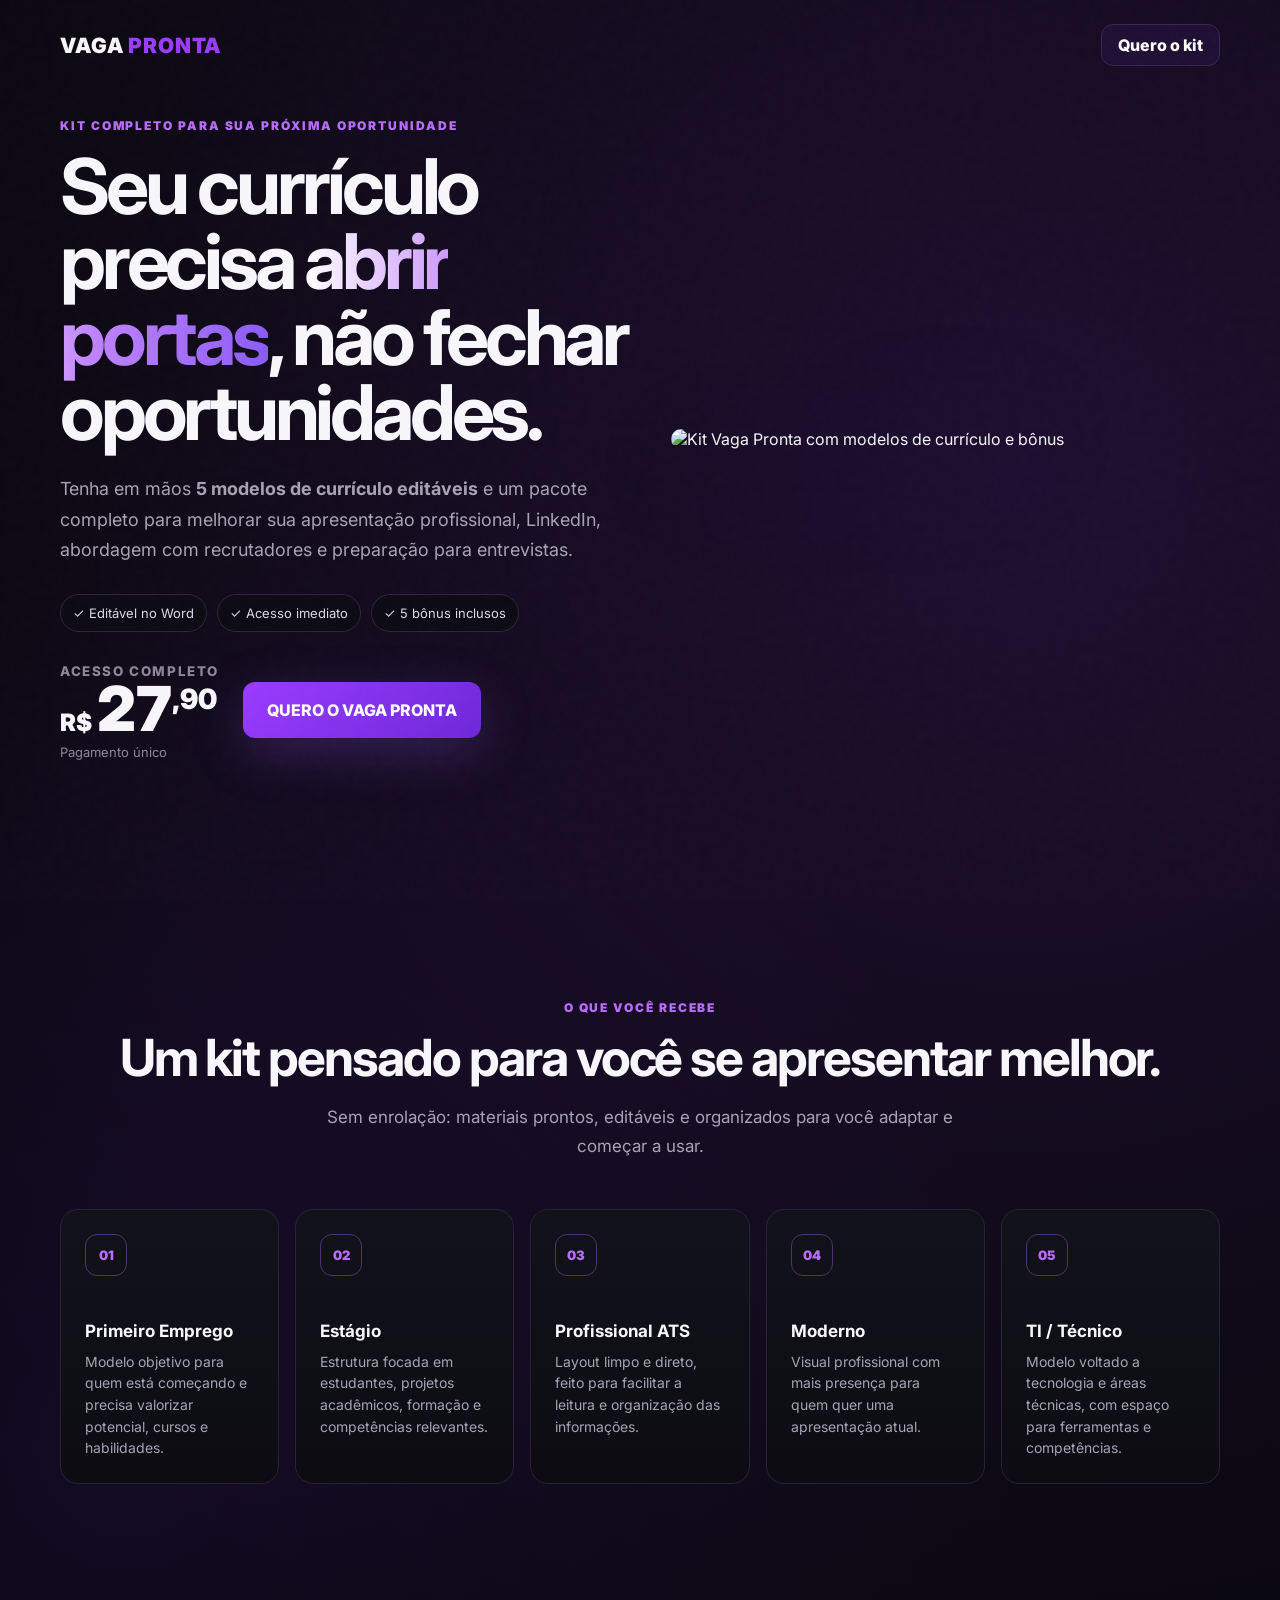
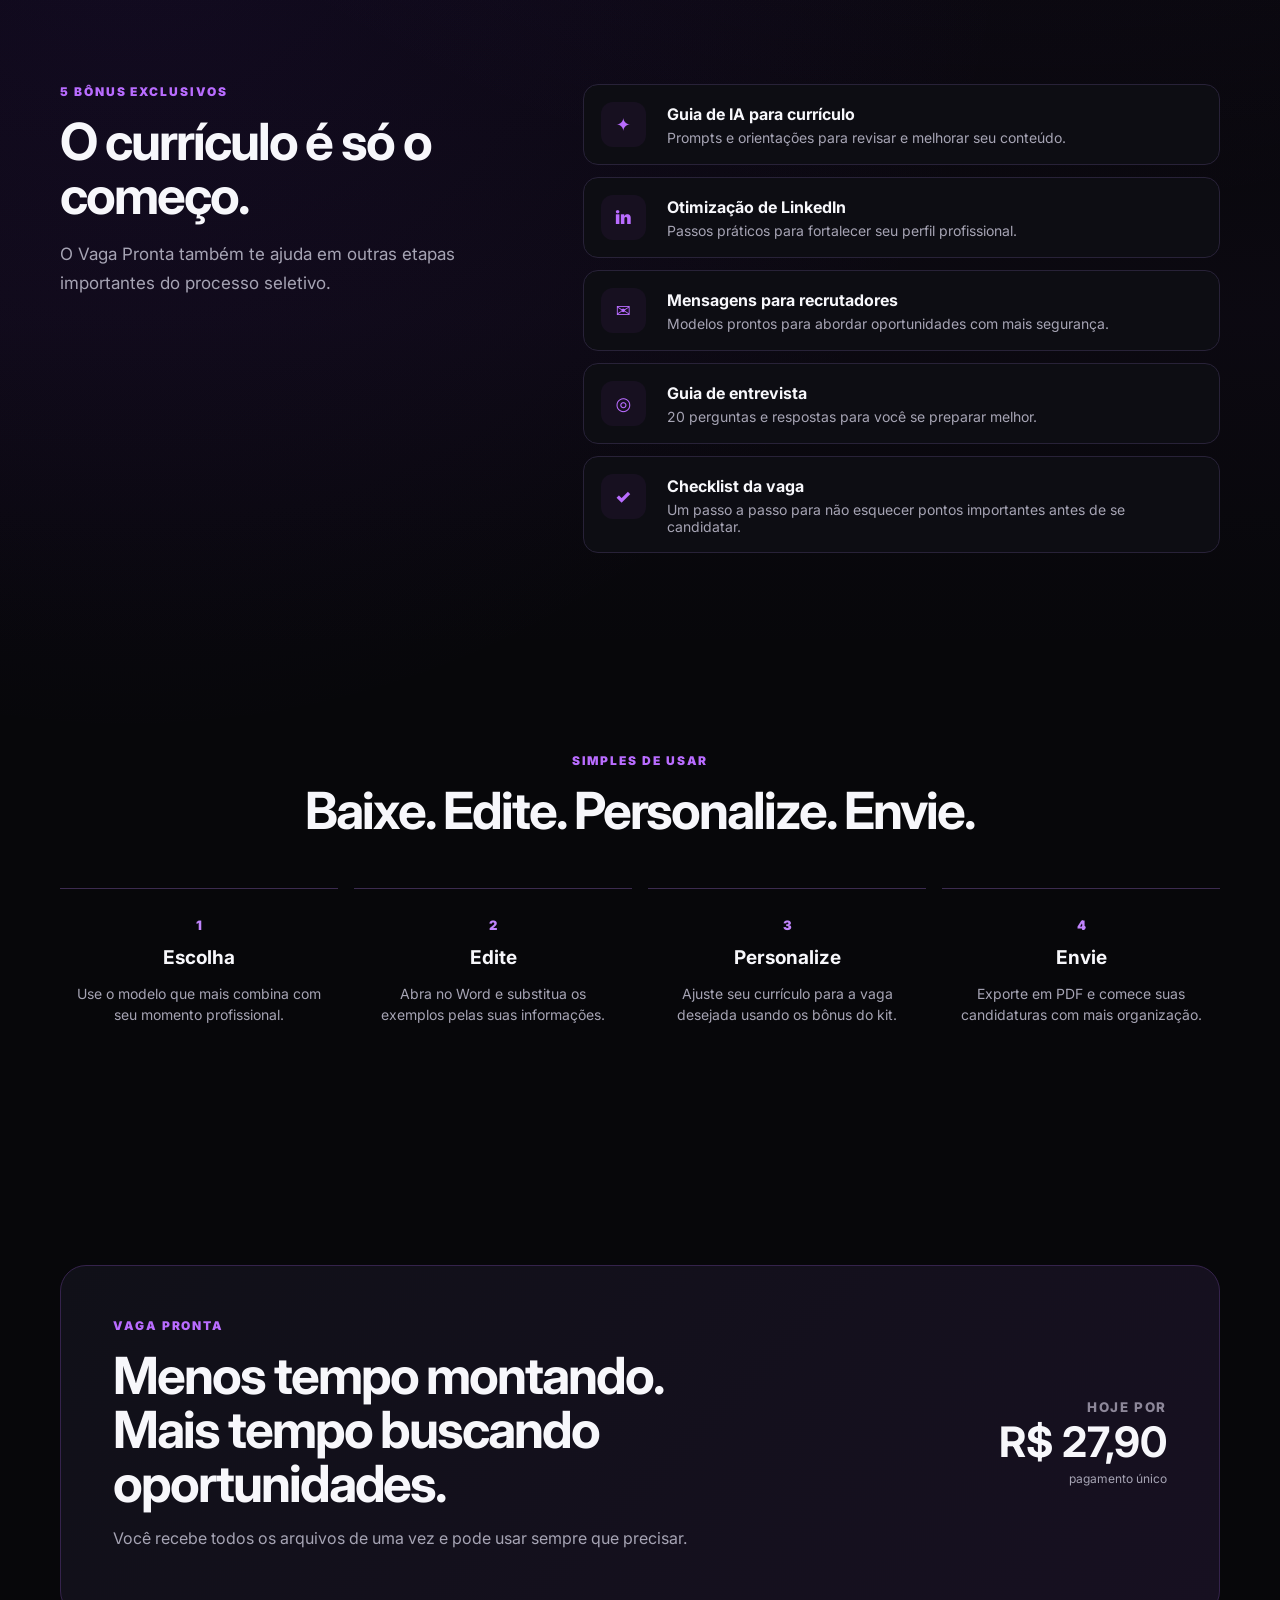
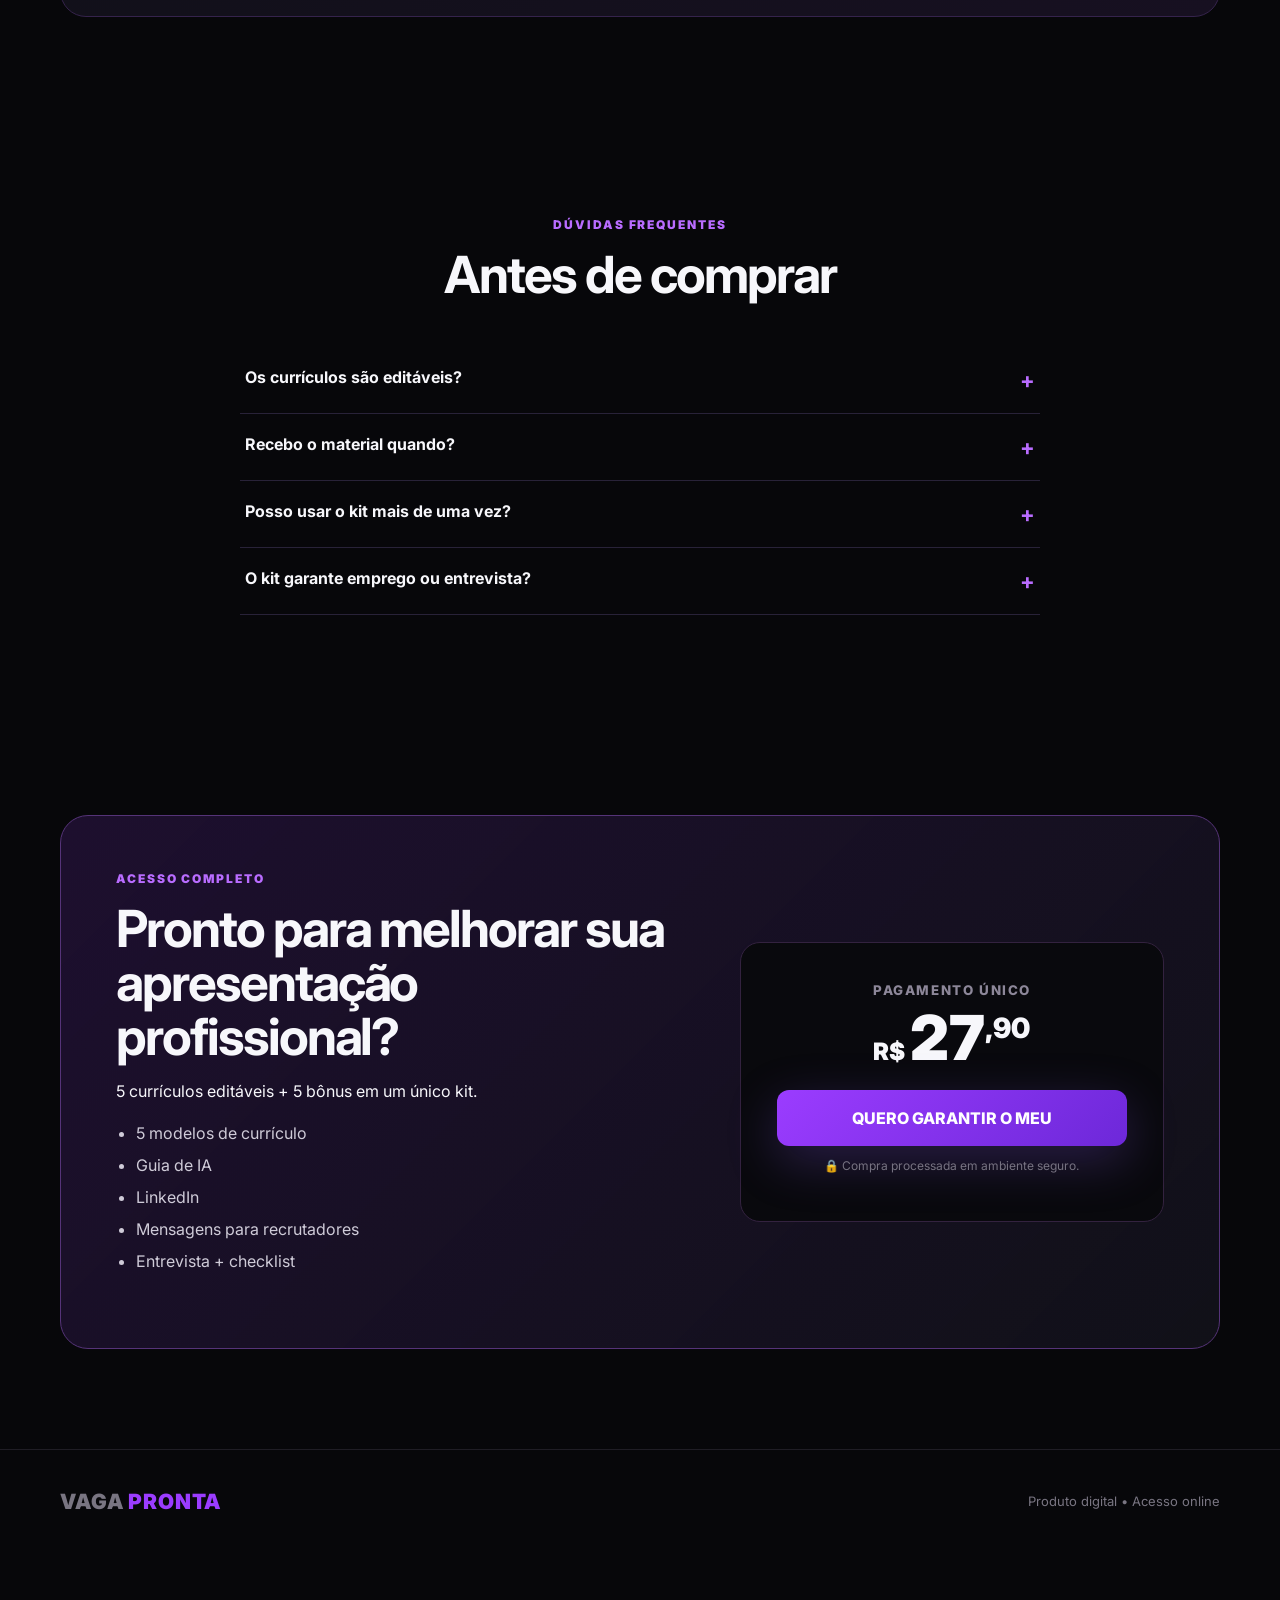
==== index.html @ b420070e "Add files via upload" ====
<!DOCTYPE html>
<html lang="pt-BR">
<head>
  <meta charset="UTF-8" />
  <meta name="viewport" content="width=device-width, initial-scale=1.0" />
  <meta name="description" content="Vaga Pronta: 5 modelos de currículo editáveis + 5 bônus para LinkedIn, entrevistas, recrutadores e IA." />
  <title>Vaga Pronta — Kit Completo</title>
  <link rel="preconnect" href="https://fonts.googleapis.com">
  <link rel="preconnect" href="https://fonts.gstatic.com" crossorigin>
  <link href="https://fonts.googleapis.com/css2?family=Inter:wght@400;500;600;700;800;900&display=swap" rel="stylesheet">
  <link rel="stylesheet" href="style.css" />
</head>
<body>
  <div class="noise"></div>

  <header class="hero">
    <nav class="nav container">
      <div class="brand">VAGA <span>PRONTA</span></div>
      <a href="#oferta" class="nav-cta">Quero o kit</a>
    </nav>

    <div class="container hero-grid">
      <div class="hero-copy">
        <div class="eyebrow">KIT COMPLETO PARA SUA PRÓXIMA OPORTUNIDADE</div>
        <h1>Seu currículo precisa <span>abrir portas</span>, não fechar oportunidades.</h1>
        <p class="lead">
          Tenha em mãos <strong>5 modelos de currículo editáveis</strong> e um pacote completo
          para melhorar sua apresentação profissional, LinkedIn, abordagem com recrutadores e preparação para entrevistas.
        </p>

        <div class="hero-pills">
          <span>✓ Editável no Word</span>
          <span>✓ Acesso imediato</span>
          <span>✓ 5 bônus inclusos</span>
        </div>

        <div class="price-box">
          <div>
            <small>ACESSO COMPLETO</small>
            <div class="price"><span>R$</span>27<sup>,90</sup></div>
            <p>Pagamento único</p>
          </div>
          <a class="cta primary" href="https://pay.kiwify.com.br/SEU-LINK-AQUI" target="_blank" rel="noopener">
            QUERO O VAGA PRONTA
          </a>
        </div>
      </div>

      <div class="hero-art">
        <div class="glow"></div>
        <img src="assets/vagapronta-cover.png" alt="Kit Vaga Pronta com modelos de currículo e bônus" />
      </div>
    </div>
  </header>

  <main>
    <section class="section proof">
      <div class="container center">
        <div class="eyebrow">O QUE VOCÊ RECEBE</div>
        <h2>Um kit pensado para você se apresentar melhor.</h2>
        <p class="section-sub">
          Sem enrolação: materiais prontos, editáveis e organizados para você adaptar e começar a usar.
        </p>

        <div class="cards five">
          <article class="card">
            <div class="icon">01</div>
            <h3>Primeiro Emprego</h3>
            <p>Modelo objetivo para quem está começando e precisa valorizar potencial, cursos e habilidades.</p>
          </article>
          <article class="card">
            <div class="icon">02</div>
            <h3>Estágio</h3>
            <p>Estrutura focada em estudantes, projetos acadêmicos, formação e competências relevantes.</p>
          </article>
          <article class="card">
            <div class="icon">03</div>
            <h3>Profissional ATS</h3>
            <p>Layout limpo e direto, feito para facilitar a leitura e organização das informações.</p>
          </article>
          <article class="card">
            <div class="icon">04</div>
            <h3>Moderno</h3>
            <p>Visual profissional com mais presença para quem quer uma apresentação atual.</p>
          </article>
          <article class="card">
            <div class="icon">05</div>
            <h3>TI / Técnico</h3>
            <p>Modelo voltado a tecnologia e áreas técnicas, com espaço para ferramentas e competências.</p>
          </article>
        </div>
      </div>
    </section>

    <section class="section bonus">
      <div class="container bonus-grid">
        <div>
          <div class="eyebrow">5 BÔNUS EXCLUSIVOS</div>
          <h2>O currículo é só o começo.</h2>
          <p class="section-sub">
            O Vaga Pronta também te ajuda em outras etapas importantes do processo seletivo.
          </p>
        </div>

        <div class="bonus-list">
          <div class="bonus-item"><span>✦</span><div><strong>Guia de IA para currículo</strong><p>Prompts e orientações para revisar e melhorar seu conteúdo.</p></div></div>
          <div class="bonus-item"><span>in</span><div><strong>Otimização de LinkedIn</strong><p>Passos práticos para fortalecer seu perfil profissional.</p></div></div>
          <div class="bonus-item"><span>✉</span><div><strong>Mensagens para recrutadores</strong><p>Modelos prontos para abordar oportunidades com mais segurança.</p></div></div>
          <div class="bonus-item"><span>◎</span><div><strong>Guia de entrevista</strong><p>20 perguntas e respostas para você se preparar melhor.</p></div></div>
          <div class="bonus-item"><span>✓</span><div><strong>Checklist da vaga</strong><p>Um passo a passo para não esquecer pontos importantes antes de se candidatar.</p></div></div>
        </div>
      </div>
    </section>

    <section class="section how">
      <div class="container center">
        <div class="eyebrow">SIMPLES DE USAR</div>
        <h2>Baixe. Edite. Personalize. Envie.</h2>

        <div class="steps">
          <div class="step"><span>1</span><h3>Escolha</h3><p>Use o modelo que mais combina com seu momento profissional.</p></div>
          <div class="step"><span>2</span><h3>Edite</h3><p>Abra no Word e substitua os exemplos pelas suas informações.</p></div>
          <div class="step"><span>3</span><h3>Personalize</h3><p>Ajuste seu currículo para a vaga desejada usando os bônus do kit.</p></div>
          <div class="step"><span>4</span><h3>Envie</h3><p>Exporte em PDF e comece suas candidaturas com mais organização.</p></div>
        </div>
      </div>
    </section>

    <section class="section highlight">
      <div class="container highlight-box">
        <div>
          <div class="eyebrow">VAGA PRONTA</div>
          <h2>Menos tempo montando.<br>Mais tempo buscando oportunidades.</h2>
          <p>Você recebe todos os arquivos de uma vez e pode usar sempre que precisar.</p>
        </div>
        <div class="mini-price">
          <small>HOJE POR</small>
          <strong>R$ 27,90</strong>
          <span>pagamento único</span>
        </div>
      </div>
    </section>

    <section class="section faq">
      <div class="container">
        <div class="center">
          <div class="eyebrow">DÚVIDAS FREQUENTES</div>
          <h2>Antes de comprar</h2>
        </div>
        <div class="faq-list">
          <details>
            <summary>Os currículos são editáveis?</summary>
            <p>Sim. Os modelos foram preparados para edição no Microsoft Word.</p>
          </details>
          <details>
            <summary>Recebo o material quando?</summary>
            <p>Após a confirmação do pagamento, o acesso ao produto é liberado pela plataforma de pagamento.</p>
          </details>
          <details>
            <summary>Posso usar o kit mais de uma vez?</summary>
            <p>Sim. Você pode adaptar os modelos às vagas que desejar, mantendo suas informações sempre atualizadas.</p>
          </details>
          <details>
            <summary>O kit garante emprego ou entrevista?</summary>
            <p>Não. O material melhora sua apresentação e organização, mas resultados dependem do perfil, da vaga, do mercado e do processo seletivo.</p>
          </details>
        </div>
      </div>
    </section>

    <section id="oferta" class="section final-offer">
      <div class="container offer-card">
        <div class="offer-copy">
          <div class="eyebrow">ACESSO COMPLETO</div>
          <h2>Pronto para melhorar sua apresentação profissional?</h2>
          <p>5 currículos editáveis + 5 bônus em um único kit.</p>
          <ul>
            <li>5 modelos de currículo</li>
            <li>Guia de IA</li>
            <li>LinkedIn</li>
            <li>Mensagens para recrutadores</li>
            <li>Entrevista + checklist</li>
          </ul>
        </div>
        <div class="offer-buy">
          <small>PAGAMENTO ÚNICO</small>
          <div class="price"><span>R$</span>27<sup>,90</sup></div>
          <a class="cta primary large" href="https://pay.kiwify.com.br/SEU-LINK-AQUI" target="_blank" rel="noopener">
            QUERO GARANTIR O MEU
          </a>
          <p class="safe">🔒 Compra processada em ambiente seguro.</p>
        </div>
      </div>
    </section>
  </main>

  <footer>
    <div class="container footer-inner">
      <div class="brand">VAGA <span>PRONTA</span></div>
      <p>Produto digital • Acesso online</p>
    </div>
  </footer>

  <div class="mobile-bar">
    <div><small>ACESSO COMPLETO</small><strong>R$ 27,90</strong></div>
    <a href="https://pay.kiwify.com.br/SEU-LINK-AQUI" target="_blank" rel="noopener">COMPRAR</a>
  </div>

  <script src="script.js"></script>
</body>
</html>
---- style.css ----
:root{
  --bg:#07070a; --bg2:#0b0b11; --card:#101018; --line:#282238;
  --text:#f7f7fb; --muted:#a6a4b4; --purple:#9b3cff; --purple2:#6d28d9;
  --white:#fff;
}
*{box-sizing:border-box}
html{scroll-behavior:smooth}
body{
  margin:0; background:
  radial-gradient(circle at 80% 10%, rgba(155,60,255,.16), transparent 30%),
  radial-gradient(circle at 10% 30%, rgba(109,40,217,.12), transparent 25%),
  var(--bg);
  color:var(--text); font-family:Inter,system-ui,sans-serif; overflow-x:hidden;
}
.noise{position:fixed;inset:0;pointer-events:none;opacity:.025;background-image:url("data:image/svg+xml,%3Csvg viewBox='0 0 120 120' xmlns='http://www.w3.org/2000/svg'%3E%3Cfilter id='n'%3E%3CfeTurbulence type='fractalNoise' baseFrequency='.8' numOctaves='3' stitchTiles='stitch'/%3E%3C/filter%3E%3Crect width='100%25' height='100%25' filter='url(%23n)' opacity='.7'/%3E%3C/svg%3E")}
.container{width:min(1160px,calc(100% - 40px));margin:auto}
.nav{display:flex;align-items:center;justify-content:space-between;padding:24px 0}
.brand{font-weight:900;letter-spacing:.04em;font-size:21px}.brand span{color:var(--purple)}
.nav-cta,.cta{color:#fff;text-decoration:none;font-weight:800;border-radius:12px}
.nav-cta{padding:10px 16px;border:1px solid #38274f;background:rgba(155,60,255,.08)}
.hero{min-height:100vh;padding-bottom:60px}
.hero-grid{display:grid;grid-template-columns:1.02fr .98fr;align-items:center;gap:40px;padding-top:28px}
.eyebrow{color:#b96cff;font-size:12px;font-weight:900;letter-spacing:.16em;text-transform:uppercase;margin-bottom:16px}
h1{font-size:clamp(44px,6vw,79px);line-height:.98;letter-spacing:-.055em;margin:0 0 24px;max-width:760px}
h1 span,h2 span{background:linear-gradient(90deg,#fff,#c084fc,#8b5cf6);-webkit-background-clip:text;background-clip:text;color:transparent}
.lead{font-size:18px;line-height:1.7;color:var(--muted);max-width:690px}
.hero-pills{display:flex;flex-wrap:wrap;gap:10px;margin:28px 0}
.hero-pills span{padding:10px 12px;border:1px solid #2f263d;border-radius:999px;background:#0d0b13;color:#ded9e8;font-size:13px}
.price-box{display:flex;align-items:center;gap:24px;margin-top:28px}
.price-box small,.mini-price small,.offer-buy small{color:#8d8799;font-weight:800;letter-spacing:.12em}
.price{font-size:62px;font-weight:900;line-height:.95}.price span{font-size:24px;margin-right:5px}.price sup{font-size:28px}
.price-box p{margin:5px 0 0;color:#8d8799;font-size:13px}
.cta{display:inline-flex;align-items:center;justify-content:center;padding:18px 24px;background:linear-gradient(135deg,var(--purple),var(--purple2));box-shadow:0 15px 50px rgba(139,92,246,.25);transition:.2s}
.cta:hover{transform:translateY(-2px);box-shadow:0 20px 60px rgba(139,92,246,.38)}
.hero-art{position:relative}.hero-art img{width:100%;display:block;filter:drop-shadow(0 30px 70px rgba(92,24,170,.25));border-radius:18px}
.glow{position:absolute;width:70%;height:60%;border-radius:50%;background:#6d28d9;filter:blur(100px);opacity:.18;left:15%;top:20%}
.section{padding:100px 0}
.center{text-align:center}.center .section-sub{margin-left:auto;margin-right:auto}
h2{font-size:clamp(34px,4vw,56px);line-height:1.05;letter-spacing:-.04em;margin:0 0 18px}
.section-sub{color:var(--muted);font-size:17px;line-height:1.7;max-width:700px}
.cards{display:grid;gap:16px;margin-top:48px}.five{grid-template-columns:repeat(5,1fr)}
.card{background:linear-gradient(180deg,#12121a,#0c0c12);border:1px solid var(--line);border-radius:18px;padding:24px;text-align:left;min-height:230px}
.icon{font-size:13px;font-weight:900;color:#b96cff;border:1px solid #513273;width:42px;height:42px;border-radius:12px;display:grid;place-items:center;margin-bottom:45px}
.card h3{margin:0 0 10px;font-size:17px}.card p{margin:0;color:var(--muted);font-size:14px;line-height:1.55}
.bonus{background:linear-gradient(180deg,transparent,rgba(98,45,150,.05),transparent)}
.bonus-grid{display:grid;grid-template-columns:.82fr 1.18fr;gap:80px;align-items:start}
.bonus-list{display:grid;gap:12px}
.bonus-item{display:grid;grid-template-columns:50px 1fr;gap:16px;padding:17px;border:1px solid var(--line);border-radius:15px;background:#0d0d13}
.bonus-item>span{width:45px;height:45px;border-radius:12px;background:#171020;color:#b96cff;display:grid;place-items:center;font-weight:900;font-size:18px}
.bonus-item strong{display:block;margin:2px 0 5px}.bonus-item p{margin:0;color:var(--muted);font-size:14px}
.steps{display:grid;grid-template-columns:repeat(4,1fr);gap:16px;margin-top:50px}
.step{border-top:1px solid #3c2b50;padding:25px 15px}
.step span{font-size:13px;font-weight:900;color:#c084fc}.step h3{font-size:19px;margin:12px 0 8px}.step p{color:var(--muted);line-height:1.55;font-size:14px}
.highlight-box{display:flex;justify-content:space-between;align-items:center;gap:40px;padding:52px;border-radius:26px;background:linear-gradient(135deg,#101018,#171021);border:1px solid #35234c}
.highlight-box p{color:var(--muted)}
.mini-price{text-align:right;min-width:190px}.mini-price strong{display:block;font-size:42px}.mini-price span{color:var(--muted);font-size:12px}
.faq-list{max-width:800px;margin:45px auto 0}
details{border-bottom:1px solid var(--line);padding:20px 5px}
summary{cursor:pointer;font-weight:700;list-style:none;display:flex;justify-content:space-between;gap:20px}
summary:after{content:"+";color:#b96cff;font-size:22px}details[open] summary:after{content:"–"}
details p{color:var(--muted);line-height:1.65}
.offer-card{display:grid;grid-template-columns:1.15fr .85fr;gap:50px;align-items:center;padding:55px;border-radius:28px;background:
linear-gradient(135deg,rgba(155,60,255,.15),rgba(18,18,26,.88));border:1px solid #553378}
.offer-copy ul{padding-left:20px;color:#cfcbd8;line-height:2}
.offer-buy{text-align:center;background:#09090d;border:1px solid #33223f;border-radius:20px;padding:36px}
.offer-buy .price{margin:10px 0 22px}.large{width:100%}.safe{color:#777382;font-size:12px}
footer{border-top:1px solid #1f1d25;padding:30px 0 100px}.footer-inner{display:flex;justify-content:space-between;align-items:center;color:#797582;font-size:13px}
.mobile-bar{display:none}
@media(max-width:980px){
  .hero-grid,.bonus-grid,.offer-card{grid-template-columns:1fr}.hero-grid{padding-top:10px}
  .hero-art{order:-1;max-width:620px;margin:auto}.hero{min-height:auto}
  .five{grid-template-columns:repeat(2,1fr)}.steps{grid-template-columns:repeat(2,1fr)}
  .bonus-grid{gap:35px}.highlight-box{flex-direction:column;align-items:flex-start}.mini-price{text-align:left}
}
@media(max-width:640px){
  .container{width:min(100% - 28px,1160px)}.nav{padding:18px 0}.nav-cta{display:none}
  .hero-grid{gap:24px}.hero-copy{text-align:center}.hero-copy .lead{font-size:16px}.hero-pills{justify-content:center}
  .price-box{flex-direction:column}.price-box .cta{width:100%}
  .section{padding:72px 0}.five,.steps{grid-template-columns:1fr}
  .card{min-height:auto}.icon{margin-bottom:24px}
  .highlight-box,.offer-card{padding:28px}.offer-copy{text-align:left}
  .footer-inner{flex-direction:column;gap:10px;align-items:flex-start}
  .mobile-bar{position:fixed;z-index:50;display:flex;left:10px;right:10px;bottom:10px;background:rgba(10,10,14,.95);backdrop-filter:blur(18px);border:1px solid #3d2852;border-radius:16px;padding:10px;align-items:center;justify-content:space-between;box-shadow:0 20px 60px rgba(0,0,0,.5)}
  .mobile-bar small{display:block;color:#827b8c;font-size:9px}.mobile-bar strong{font-size:21px}.mobile-bar a{background:linear-gradient(135deg,var(--purple),var(--purple2));color:#fff;text-decoration:none;font-weight:900;padding:13px 20px;border-radius:11px;font-size:13px}
}
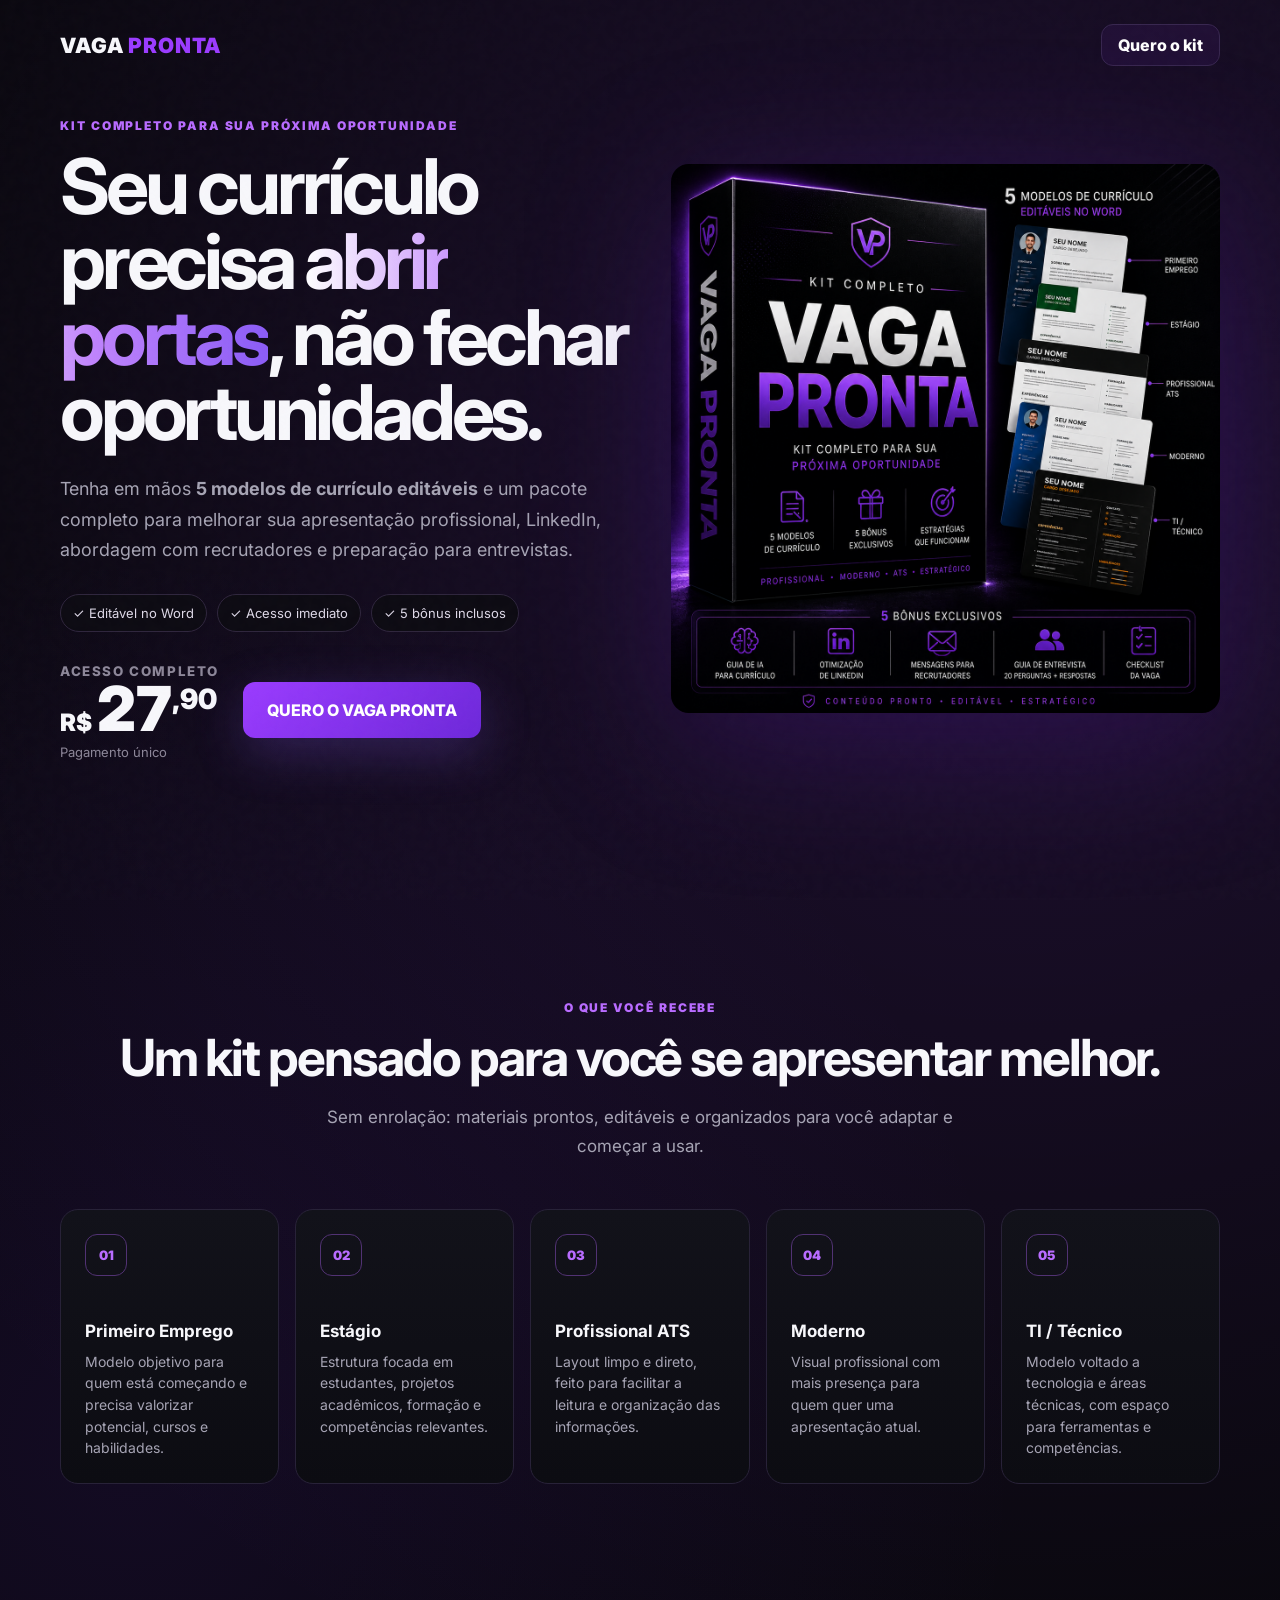
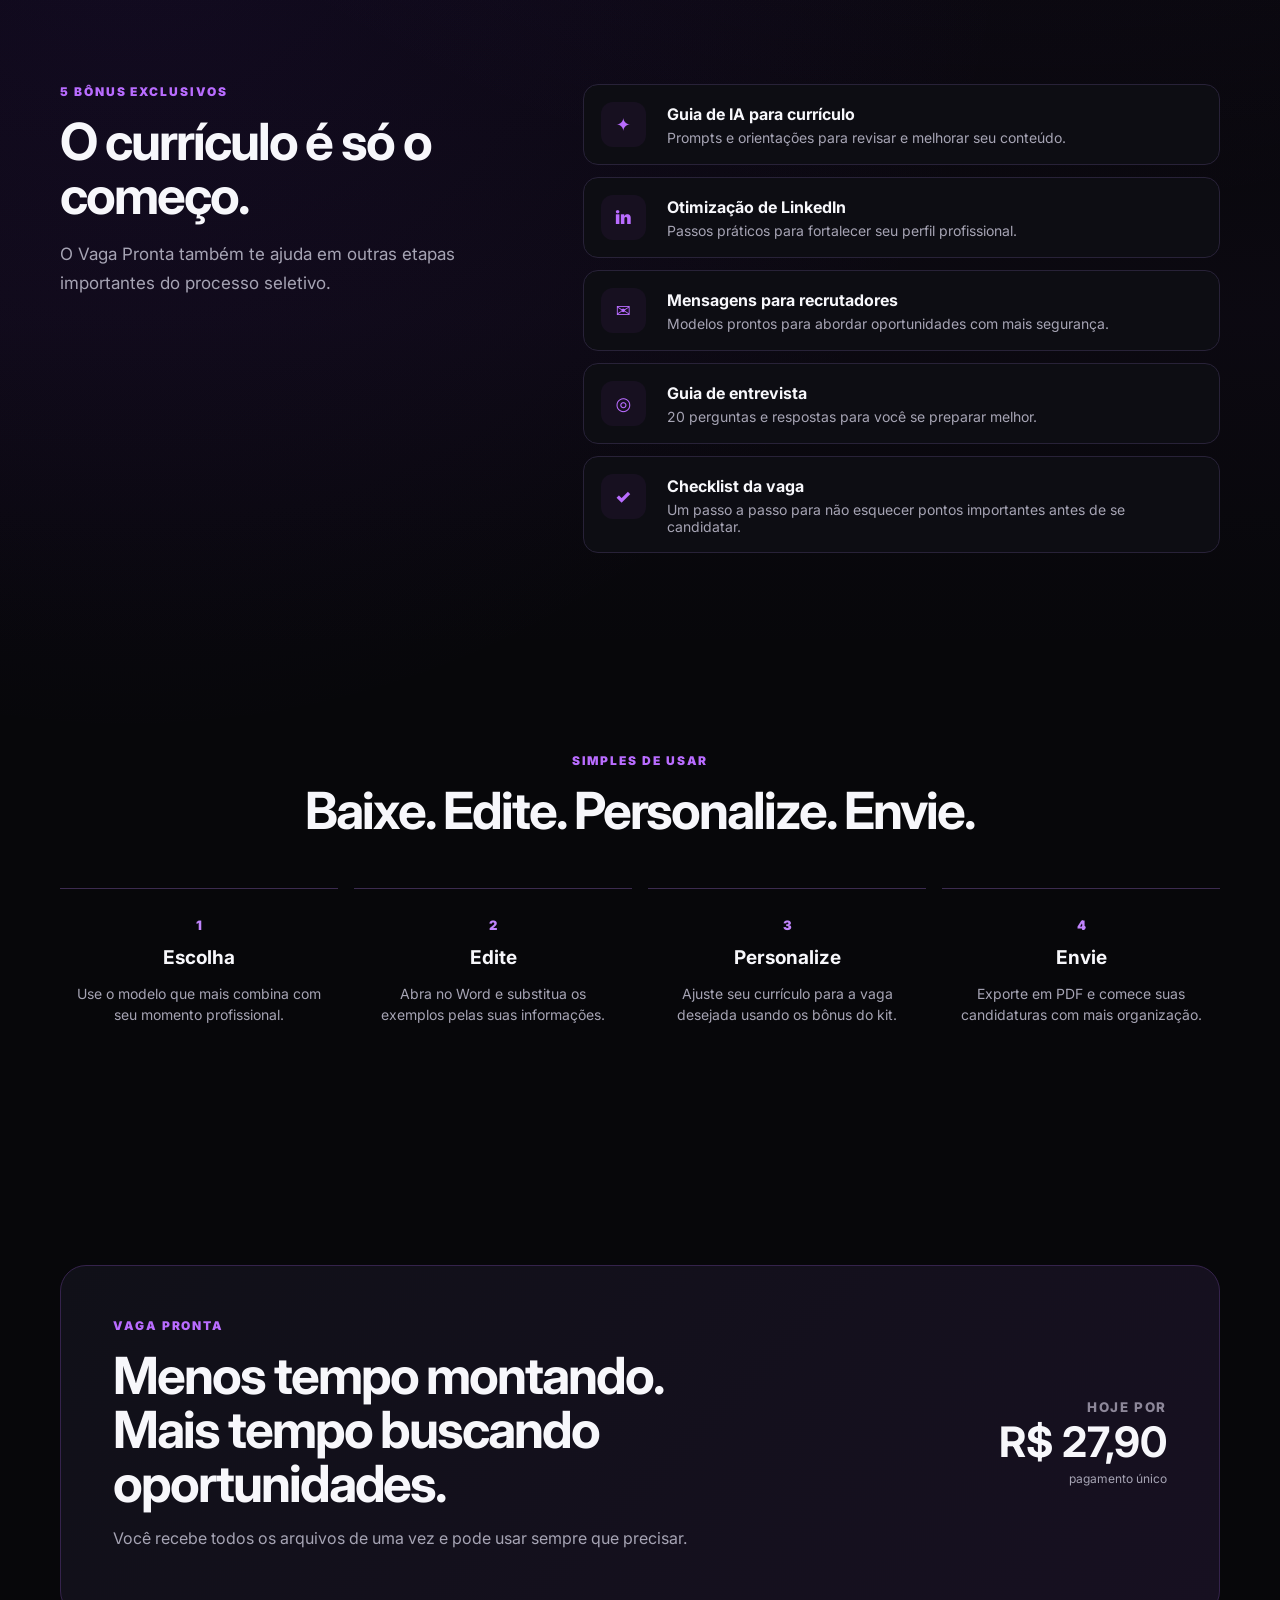
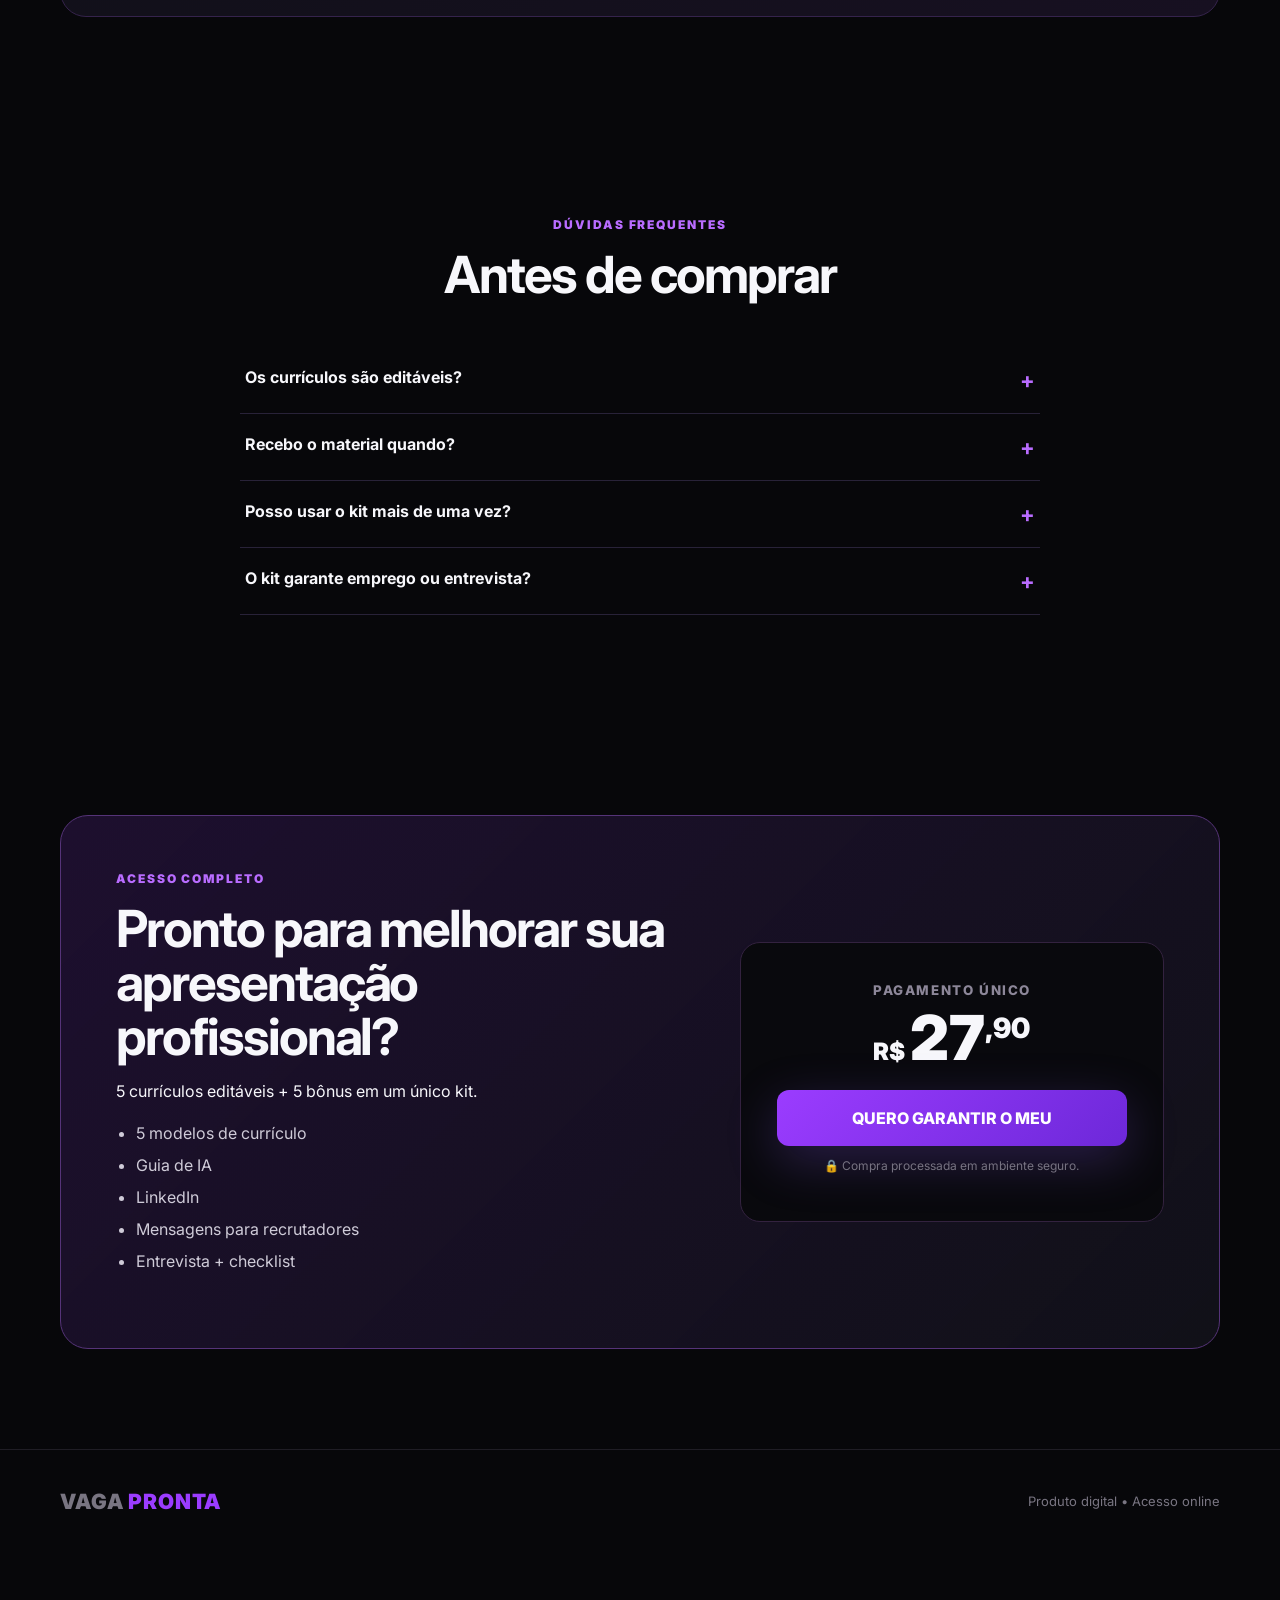
==== commit 4221c2da: "Add files via upload" ====
--- a/index.html
+++ b/index.html
@@ -40,7 +40,7 @@
             <div class="price"><span>R$</span>27<sup>,90</sup></div>
             <p>Pagamento único</p>
           </div>
-          <a class="cta primary" href="https://pay.kiwify.com.br/SEU-LINK-AQUI" target="_blank" rel="noopener">
+          <a class="cta primary" href="https://pay.kiwify.com.br/XGMGTLa" target="_blank" rel="noopener">
             QUERO O VAGA PRONTA
           </a>
         </div>
@@ -185,7 +185,7 @@
         <div class="offer-buy">
           <small>PAGAMENTO ÚNICO</small>
           <div class="price"><span>R$</span>27<sup>,90</sup></div>
-          <a class="cta primary large" href="https://pay.kiwify.com.br/SEU-LINK-AQUI" target="_blank" rel="noopener">
+          <a class="cta primary large" href="https://pay.kiwify.com.br/XGMGTLa" target="_blank" rel="noopener">
             QUERO GARANTIR O MEU
           </a>
           <p class="safe">🔒 Compra processada em ambiente seguro.</p>
@@ -203,7 +203,7 @@
 
   <div class="mobile-bar">
     <div><small>ACESSO COMPLETO</small><strong>R$ 27,90</strong></div>
-    <a href="https://pay.kiwify.com.br/SEU-LINK-AQUI" target="_blank" rel="noopener">COMPRAR</a>
+    <a href="https://pay.kiwify.com.br/XGMGTLa" target="_blank" rel="noopener">COMPRAR</a>
   </div>
 
   <script src="script.js"></script>
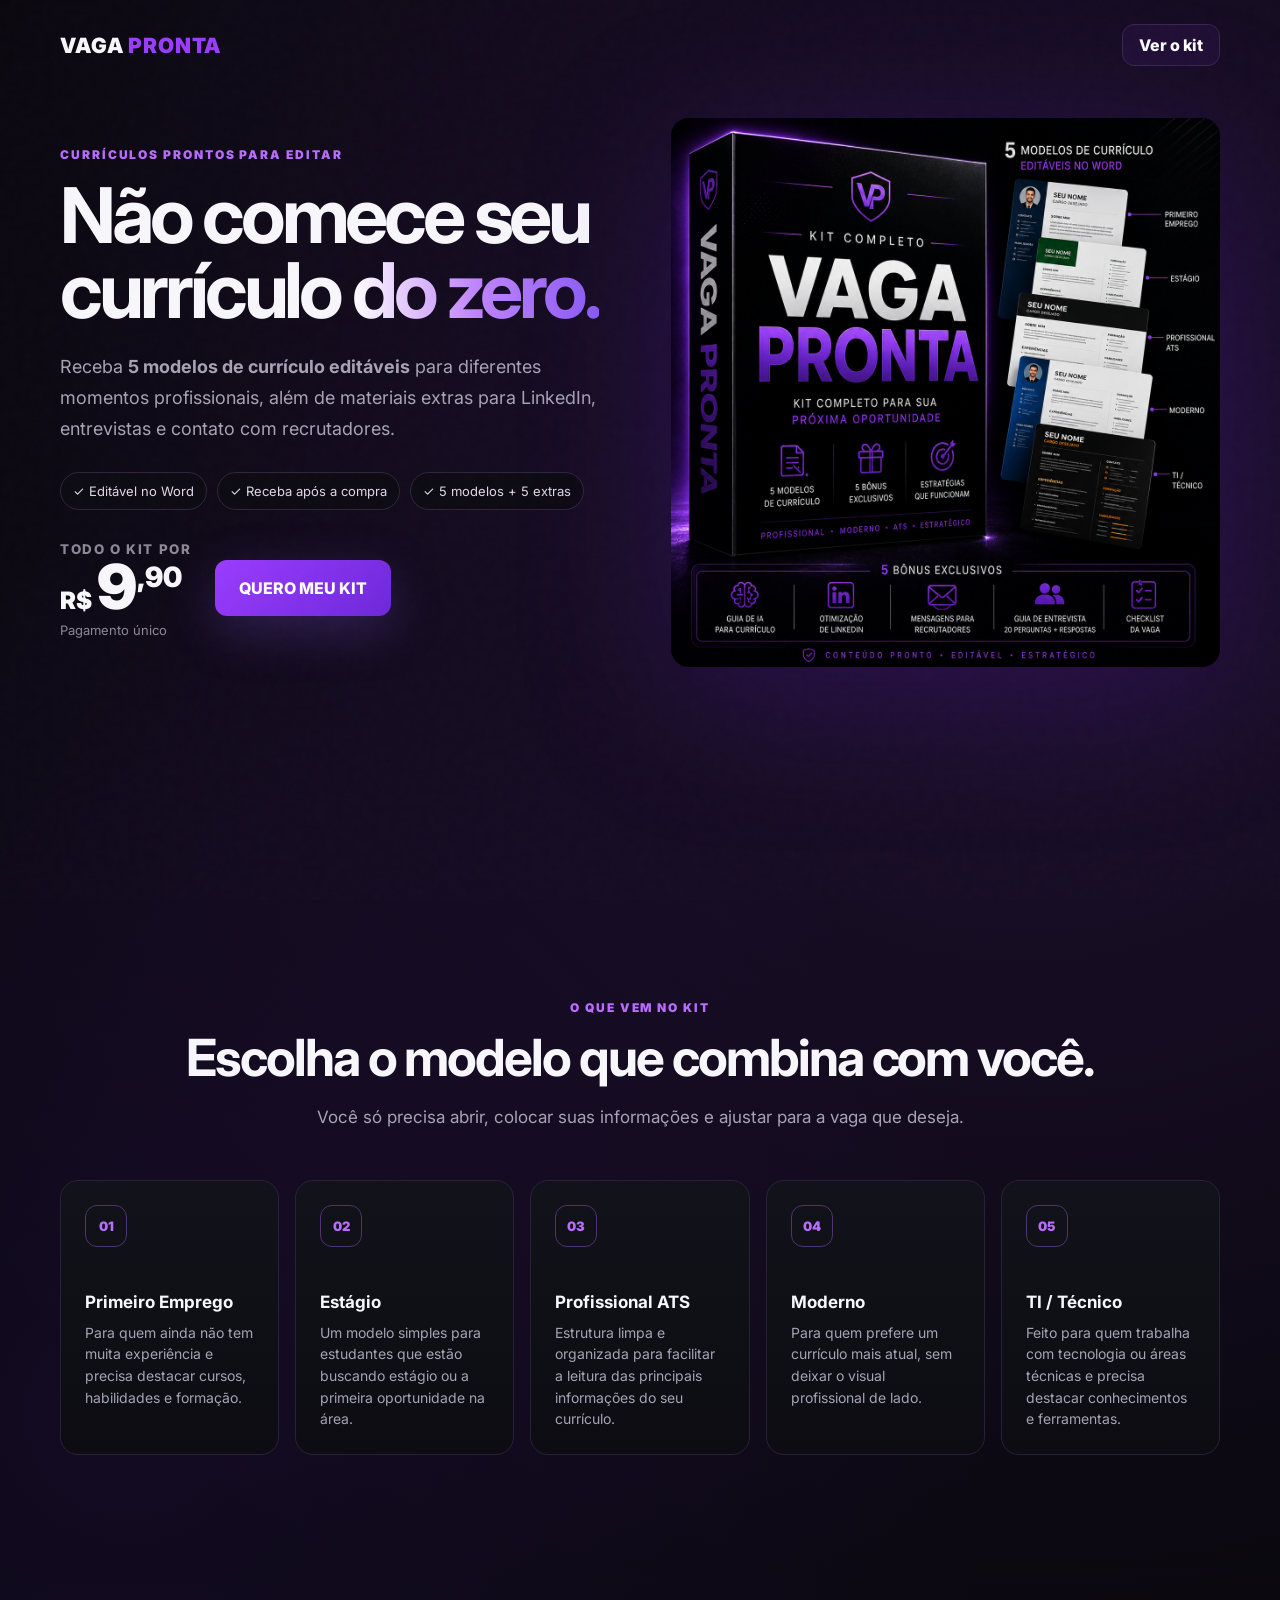
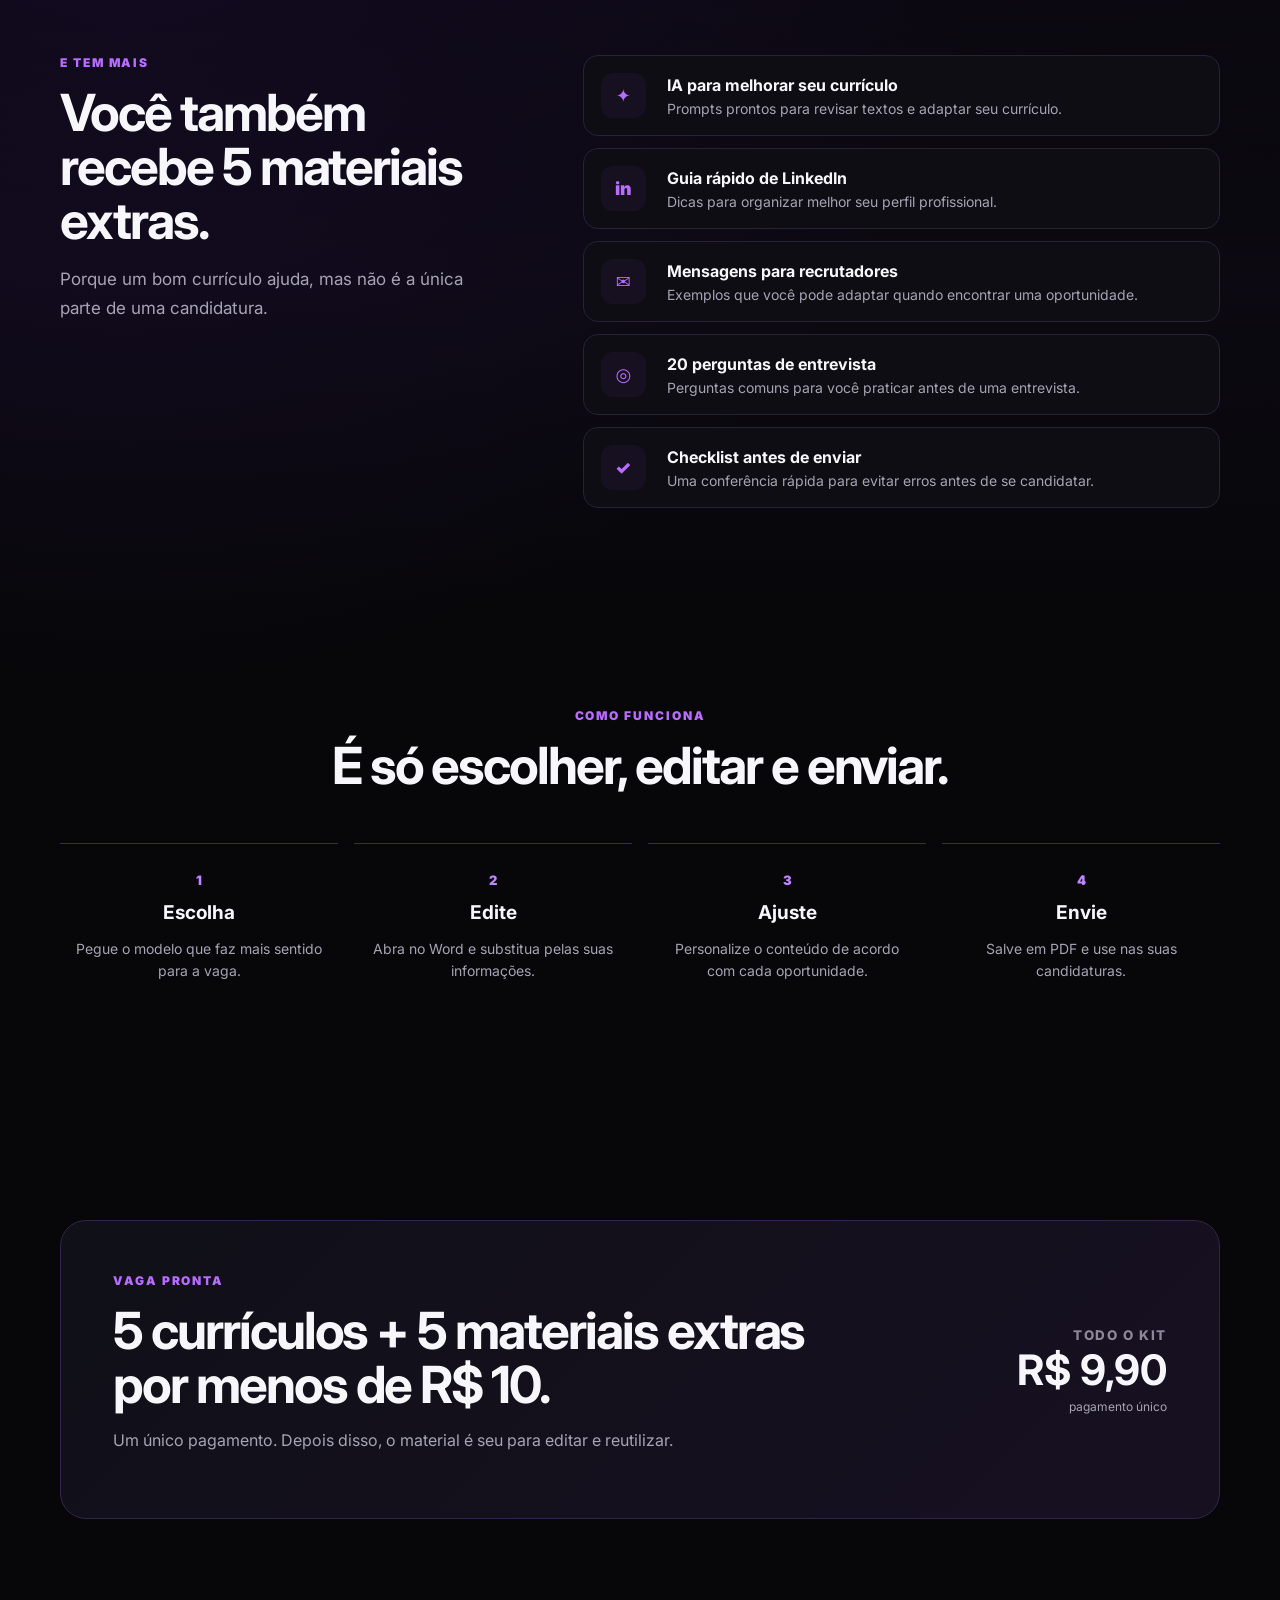
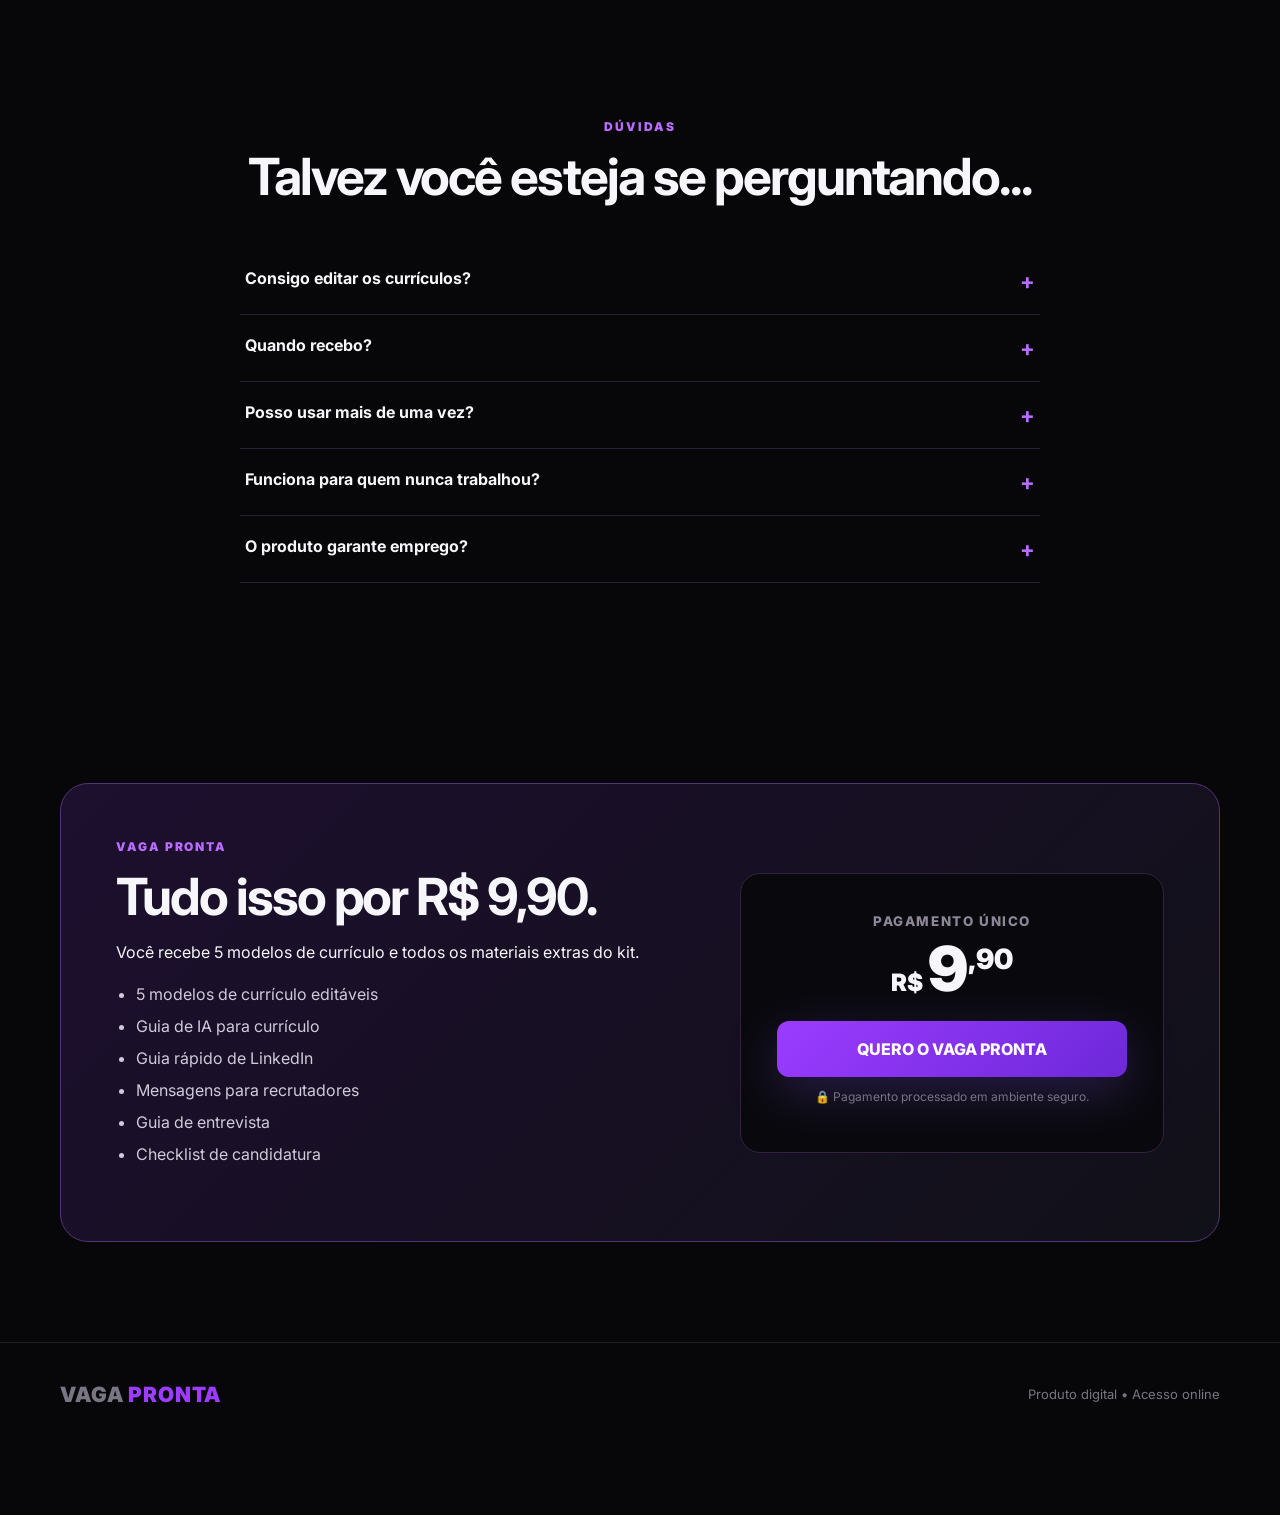
==== commit 2275b5f9: "Update index.html" ====
--- a/index.html
+++ b/index.html
@@ -3,209 +3,576 @@
 <head>
   <meta charset="UTF-8" />
   <meta name="viewport" content="width=device-width, initial-scale=1.0" />
-  <meta name="description" content="Vaga Pronta: 5 modelos de currículo editáveis + 5 bônus para LinkedIn, entrevistas, recrutadores e IA." />
-  <title>Vaga Pronta — Kit Completo</title>
+
+  <meta
+    name="description"
+    content="Vaga Pronta: 5 modelos de currículo editáveis + materiais extras para LinkedIn, entrevistas e busca de emprego."
+  />
+
+  <title>Vaga Pronta — Currículos Profissionais por R$ 9,90</title>
+
   <link rel="preconnect" href="https://fonts.googleapis.com">
   <link rel="preconnect" href="https://fonts.gstatic.com" crossorigin>
-  <link href="https://fonts.googleapis.com/css2?family=Inter:wght@400;500;600;700;800;900&display=swap" rel="stylesheet">
+
+  <link
+    href="https://fonts.googleapis.com/css2?family=Inter:wght@400;500;600;700;800;900&display=swap"
+    rel="stylesheet"
+  >
+
   <link rel="stylesheet" href="style.css" />
 </head>
+
 <body>
+
   <div class="noise"></div>
 
+  <!-- HERO -->
   <header class="hero">
+
     <nav class="nav container">
-      <div class="brand">VAGA <span>PRONTA</span></div>
-      <a href="#oferta" class="nav-cta">Quero o kit</a>
+      <div class="brand">
+        VAGA <span>PRONTA</span>
+      </div>
+
+      <a href="#oferta" class="nav-cta">
+        Ver o kit
+      </a>
     </nav>
 
     <div class="container hero-grid">
+
       <div class="hero-copy">
-        <div class="eyebrow">KIT COMPLETO PARA SUA PRÓXIMA OPORTUNIDADE</div>
-        <h1>Seu currículo precisa <span>abrir portas</span>, não fechar oportunidades.</h1>
+
+        <div class="eyebrow">
+          CURRÍCULOS PRONTOS PARA EDITAR
+        </div>
+
+        <h1>
+          Não comece seu currículo
+          <span>do zero.</span>
+        </h1>
+
         <p class="lead">
-          Tenha em mãos <strong>5 modelos de currículo editáveis</strong> e um pacote completo
-          para melhorar sua apresentação profissional, LinkedIn, abordagem com recrutadores e preparação para entrevistas.
+          Receba <strong>5 modelos de currículo editáveis</strong>
+          para diferentes momentos profissionais, além de materiais
+          extras para LinkedIn, entrevistas e contato com recrutadores.
         </p>
 
         <div class="hero-pills">
           <span>✓ Editável no Word</span>
-          <span>✓ Acesso imediato</span>
-          <span>✓ 5 bônus inclusos</span>
+          <span>✓ Receba após a compra</span>
+          <span>✓ 5 modelos + 5 extras</span>
         </div>
 
         <div class="price-box">
+
           <div>
-            <small>ACESSO COMPLETO</small>
-            <div class="price"><span>R$</span>27<sup>,90</sup></div>
+            <small>TODO O KIT POR</small>
+
+            <div class="price">
+              <span>R$</span>9<sup>,90</sup>
+            </div>
+
             <p>Pagamento único</p>
           </div>
-          <a class="cta primary" href="https://pay.kiwify.com.br/XGMGTLa" target="_blank" rel="noopener">
+
+          <a
+            class="cta primary"
+            href="https://pay.kiwify.com.br/XGMGTLa"
+            target="_blank"
+            rel="noopener"
+          >
+            QUERO MEU KIT
+          </a>
+
+        </div>
+
+      </div>
+
+      <div class="hero-art">
+        <div class="glow"></div>
+
+        <img
+          src="assets/vagapronta-cover.png"
+          alt="Kit Vaga Pronta com modelos de currículo"
+        />
+      </div>
+
+    </div>
+  </header>
+
+
+  <main>
+
+    <!-- MODELOS -->
+    <section class="section proof">
+
+      <div class="container center">
+
+        <div class="eyebrow">
+          O QUE VEM NO KIT
+        </div>
+
+        <h2>
+          Escolha o modelo que combina com você.
+        </h2>
+
+        <p class="section-sub">
+          Você só precisa abrir, colocar suas informações e ajustar para a vaga que deseja.
+        </p>
+
+        <div class="cards five">
+
+          <article class="card">
+            <div class="icon">01</div>
+
+            <h3>Primeiro Emprego</h3>
+
+            <p>
+              Para quem ainda não tem muita experiência e precisa destacar
+              cursos, habilidades e formação.
+            </p>
+          </article>
+
+
+          <article class="card">
+            <div class="icon">02</div>
+
+            <h3>Estágio</h3>
+
+            <p>
+              Um modelo simples para estudantes que estão buscando estágio
+              ou a primeira oportunidade na área.
+            </p>
+          </article>
+
+
+          <article class="card">
+            <div class="icon">03</div>
+
+            <h3>Profissional ATS</h3>
+
+            <p>
+              Estrutura limpa e organizada para facilitar a leitura das
+              principais informações do seu currículo.
+            </p>
+          </article>
+
+
+          <article class="card">
+            <div class="icon">04</div>
+
+            <h3>Moderno</h3>
+
+            <p>
+              Para quem prefere um currículo mais atual, sem deixar o
+              visual profissional de lado.
+            </p>
+          </article>
+
+
+          <article class="card">
+            <div class="icon">05</div>
+
+            <h3>TI / Técnico</h3>
+
+            <p>
+              Feito para quem trabalha com tecnologia ou áreas técnicas
+              e precisa destacar conhecimentos e ferramentas.
+            </p>
+          </article>
+
+        </div>
+
+      </div>
+    </section>
+
+
+    <!-- BÔNUS -->
+    <section class="section bonus">
+
+      <div class="container bonus-grid">
+
+        <div>
+
+          <div class="eyebrow">
+            E TEM MAIS
+          </div>
+
+          <h2>
+            Você também recebe 5 materiais extras.
+          </h2>
+
+          <p class="section-sub">
+            Porque um bom currículo ajuda, mas não é a única parte de uma candidatura.
+          </p>
+
+        </div>
+
+
+        <div class="bonus-list">
+
+          <div class="bonus-item">
+            <span>✦</span>
+
+            <div>
+              <strong>IA para melhorar seu currículo</strong>
+
+              <p>
+                Prompts prontos para revisar textos e adaptar seu currículo.
+              </p>
+            </div>
+          </div>
+
+
+          <div class="bonus-item">
+            <span>in</span>
+
+            <div>
+              <strong>Guia rápido de LinkedIn</strong>
+
+              <p>
+                Dicas para organizar melhor seu perfil profissional.
+              </p>
+            </div>
+          </div>
+
+
+          <div class="bonus-item">
+            <span>✉</span>
+
+            <div>
+              <strong>Mensagens para recrutadores</strong>
+
+              <p>
+                Exemplos que você pode adaptar quando encontrar uma oportunidade.
+              </p>
+            </div>
+          </div>
+
+
+          <div class="bonus-item">
+            <span>◎</span>
+
+            <div>
+              <strong>20 perguntas de entrevista</strong>
+
+              <p>
+                Perguntas comuns para você praticar antes de uma entrevista.
+              </p>
+            </div>
+          </div>
+
+
+          <div class="bonus-item">
+            <span>✓</span>
+
+            <div>
+              <strong>Checklist antes de enviar</strong>
+
+              <p>
+                Uma conferência rápida para evitar erros antes de se candidatar.
+              </p>
+            </div>
+          </div>
+
+        </div>
+
+      </div>
+
+    </section>
+
+
+    <!-- COMO FUNCIONA -->
+    <section class="section how">
+
+      <div class="container center">
+
+        <div class="eyebrow">
+          COMO FUNCIONA
+        </div>
+
+        <h2>
+          É só escolher, editar e enviar.
+        </h2>
+
+        <div class="steps">
+
+          <div class="step">
+            <span>1</span>
+
+            <h3>Escolha</h3>
+
+            <p>
+              Pegue o modelo que faz mais sentido para a vaga.
+            </p>
+          </div>
+
+
+          <div class="step">
+            <span>2</span>
+
+            <h3>Edite</h3>
+
+            <p>
+              Abra no Word e substitua pelas suas informações.
+            </p>
+          </div>
+
+
+          <div class="step">
+            <span>3</span>
+
+            <h3>Ajuste</h3>
+
+            <p>
+              Personalize o conteúdo de acordo com cada oportunidade.
+            </p>
+          </div>
+
+
+          <div class="step">
+            <span>4</span>
+
+            <h3>Envie</h3>
+
+            <p>
+              Salve em PDF e use nas suas candidaturas.
+            </p>
+          </div>
+
+        </div>
+
+      </div>
+
+    </section>
+
+
+    <!-- DESTAQUE -->
+    <section class="section highlight">
+
+      <div class="container highlight-box">
+
+        <div>
+
+          <div class="eyebrow">
+            VAGA PRONTA
+          </div>
+
+          <h2>
+            5 currículos + 5 materiais extras<br>
+            por menos de R$ 10.
+          </h2>
+
+          <p>
+            Um único pagamento. Depois disso, o material é seu para editar e reutilizar.
+          </p>
+
+        </div>
+
+
+        <div class="mini-price">
+
+          <small>TODO O KIT</small>
+
+          <strong>R$ 9,90</strong>
+
+          <span>pagamento único</span>
+
+        </div>
+
+      </div>
+
+    </section>
+
+
+    <!-- FAQ -->
+    <section class="section faq">
+
+      <div class="container">
+
+        <div class="center">
+
+          <div class="eyebrow">
+            DÚVIDAS
+          </div>
+
+          <h2>
+            Talvez você esteja se perguntando...
+          </h2>
+
+        </div>
+
+
+        <div class="faq-list">
+
+          <details>
+            <summary>
+              Consigo editar os currículos?
+            </summary>
+
+            <p>
+              Sim. Os modelos são preparados para edição no Microsoft Word.
+            </p>
+          </details>
+
+
+          <details>
+            <summary>
+              Quando recebo?
+            </summary>
+
+            <p>
+              O acesso é liberado pela plataforma após a confirmação do pagamento.
+            </p>
+          </details>
+
+
+          <details>
+            <summary>
+              Posso usar mais de uma vez?
+            </summary>
+
+            <p>
+              Sim. Você pode editar os arquivos novamente sempre que precisar
+              atualizar seu currículo ou se candidatar a outra vaga.
+            </p>
+          </details>
+
+
+          <details>
+            <summary>
+              Funciona para quem nunca trabalhou?
+            </summary>
+
+            <p>
+              Sim. Existe um modelo específico para primeiro emprego,
+              pensado para quem ainda possui pouca ou nenhuma experiência profissional.
+            </p>
+          </details>
+
+
+          <details>
+            <summary>
+              O produto garante emprego?
+            </summary>
+
+            <p>
+              Não. O kit ajuda na organização e apresentação do seu perfil,
+              mas a contratação depende da vaga, da empresa e do processo seletivo.
+            </p>
+          </details>
+
+        </div>
+
+      </div>
+
+    </section>
+
+
+    <!-- OFERTA FINAL -->
+    <section
+      id="oferta"
+      class="section final-offer"
+    >
+
+      <div class="container offer-card">
+
+
+        <div class="offer-copy">
+
+          <div class="eyebrow">
+            VAGA PRONTA
+          </div>
+
+          <h2>
+            Tudo isso por R$ 9,90.
+          </h2>
+
+          <p>
+            Você recebe 5 modelos de currículo e todos os materiais extras do kit.
+          </p>
+
+          <ul>
+            <li>5 modelos de currículo editáveis</li>
+            <li>Guia de IA para currículo</li>
+            <li>Guia rápido de LinkedIn</li>
+            <li>Mensagens para recrutadores</li>
+            <li>Guia de entrevista</li>
+            <li>Checklist de candidatura</li>
+          </ul>
+
+        </div>
+
+
+        <div class="offer-buy">
+
+          <small>PAGAMENTO ÚNICO</small>
+
+          <div class="price">
+            <span>R$</span>9<sup>,90</sup>
+          </div>
+
+          <a
+            class="cta primary large"
+            href="https://pay.kiwify.com.br/XGMGTLa"
+            target="_blank"
+            rel="noopener"
+          >
             QUERO O VAGA PRONTA
           </a>
-        </div>
-      </div>
-
-      <div class="hero-art">
-        <div class="glow"></div>
-        <img src="assets/vagapronta-cover.png" alt="Kit Vaga Pronta com modelos de currículo e bônus" />
-      </div>
+
+          <p class="safe">
+            🔒 Pagamento processado em ambiente seguro.
+          </p>
+
+        </div>
+
+      </div>
+
+    </section>
+
+  </main>
+
+
+  <!-- FOOTER -->
+  <footer>
+
+    <div class="container footer-inner">
+
+      <div class="brand">
+        VAGA <span>PRONTA</span>
+      </div>
+
+      <p>
+        Produto digital • Acesso online
+      </p>
+
     </div>
-  </header>
-
-  <main>
-    <section class="section proof">
-      <div class="container center">
-        <div class="eyebrow">O QUE VOCÊ RECEBE</div>
-        <h2>Um kit pensado para você se apresentar melhor.</h2>
-        <p class="section-sub">
-          Sem enrolação: materiais prontos, editáveis e organizados para você adaptar e começar a usar.
-        </p>
-
-        <div class="cards five">
-          <article class="card">
-            <div class="icon">01</div>
-            <h3>Primeiro Emprego</h3>
-            <p>Modelo objetivo para quem está começando e precisa valorizar potencial, cursos e habilidades.</p>
-          </article>
-          <article class="card">
-            <div class="icon">02</div>
-            <h3>Estágio</h3>
-            <p>Estrutura focada em estudantes, projetos acadêmicos, formação e competências relevantes.</p>
-          </article>
-          <article class="card">
-            <div class="icon">03</div>
-            <h3>Profissional ATS</h3>
-            <p>Layout limpo e direto, feito para facilitar a leitura e organização das informações.</p>
-          </article>
-          <article class="card">
-            <div class="icon">04</div>
-            <h3>Moderno</h3>
-            <p>Visual profissional com mais presença para quem quer uma apresentação atual.</p>
-          </article>
-          <article class="card">
-            <div class="icon">05</div>
-            <h3>TI / Técnico</h3>
-            <p>Modelo voltado a tecnologia e áreas técnicas, com espaço para ferramentas e competências.</p>
-          </article>
-        </div>
-      </div>
-    </section>
-
-    <section class="section bonus">
-      <div class="container bonus-grid">
-        <div>
-          <div class="eyebrow">5 BÔNUS EXCLUSIVOS</div>
-          <h2>O currículo é só o começo.</h2>
-          <p class="section-sub">
-            O Vaga Pronta também te ajuda em outras etapas importantes do processo seletivo.
-          </p>
-        </div>
-
-        <div class="bonus-list">
-          <div class="bonus-item"><span>✦</span><div><strong>Guia de IA para currículo</strong><p>Prompts e orientações para revisar e melhorar seu conteúdo.</p></div></div>
-          <div class="bonus-item"><span>in</span><div><strong>Otimização de LinkedIn</strong><p>Passos práticos para fortalecer seu perfil profissional.</p></div></div>
-          <div class="bonus-item"><span>✉</span><div><strong>Mensagens para recrutadores</strong><p>Modelos prontos para abordar oportunidades com mais segurança.</p></div></div>
-          <div class="bonus-item"><span>◎</span><div><strong>Guia de entrevista</strong><p>20 perguntas e respostas para você se preparar melhor.</p></div></div>
-          <div class="bonus-item"><span>✓</span><div><strong>Checklist da vaga</strong><p>Um passo a passo para não esquecer pontos importantes antes de se candidatar.</p></div></div>
-        </div>
-      </div>
-    </section>
-
-    <section class="section how">
-      <div class="container center">
-        <div class="eyebrow">SIMPLES DE USAR</div>
-        <h2>Baixe. Edite. Personalize. Envie.</h2>
-
-        <div class="steps">
-          <div class="step"><span>1</span><h3>Escolha</h3><p>Use o modelo que mais combina com seu momento profissional.</p></div>
-          <div class="step"><span>2</span><h3>Edite</h3><p>Abra no Word e substitua os exemplos pelas suas informações.</p></div>
-          <div class="step"><span>3</span><h3>Personalize</h3><p>Ajuste seu currículo para a vaga desejada usando os bônus do kit.</p></div>
-          <div class="step"><span>4</span><h3>Envie</h3><p>Exporte em PDF e comece suas candidaturas com mais organização.</p></div>
-        </div>
-      </div>
-    </section>
-
-    <section class="section highlight">
-      <div class="container highlight-box">
-        <div>
-          <div class="eyebrow">VAGA PRONTA</div>
-          <h2>Menos tempo montando.<br>Mais tempo buscando oportunidades.</h2>
-          <p>Você recebe todos os arquivos de uma vez e pode usar sempre que precisar.</p>
-        </div>
-        <div class="mini-price">
-          <small>HOJE POR</small>
-          <strong>R$ 27,90</strong>
-          <span>pagamento único</span>
-        </div>
-      </div>
-    </section>
-
-    <section class="section faq">
-      <div class="container">
-        <div class="center">
-          <div class="eyebrow">DÚVIDAS FREQUENTES</div>
-          <h2>Antes de comprar</h2>
-        </div>
-        <div class="faq-list">
-          <details>
-            <summary>Os currículos são editáveis?</summary>
-            <p>Sim. Os modelos foram preparados para edição no Microsoft Word.</p>
-          </details>
-          <details>
-            <summary>Recebo o material quando?</summary>
-            <p>Após a confirmação do pagamento, o acesso ao produto é liberado pela plataforma de pagamento.</p>
-          </details>
-          <details>
-            <summary>Posso usar o kit mais de uma vez?</summary>
-            <p>Sim. Você pode adaptar os modelos às vagas que desejar, mantendo suas informações sempre atualizadas.</p>
-          </details>
-          <details>
-            <summary>O kit garante emprego ou entrevista?</summary>
-            <p>Não. O material melhora sua apresentação e organização, mas resultados dependem do perfil, da vaga, do mercado e do processo seletivo.</p>
-          </details>
-        </div>
-      </div>
-    </section>
-
-    <section id="oferta" class="section final-offer">
-      <div class="container offer-card">
-        <div class="offer-copy">
-          <div class="eyebrow">ACESSO COMPLETO</div>
-          <h2>Pronto para melhorar sua apresentação profissional?</h2>
-          <p>5 currículos editáveis + 5 bônus em um único kit.</p>
-          <ul>
-            <li>5 modelos de currículo</li>
-            <li>Guia de IA</li>
-            <li>LinkedIn</li>
-            <li>Mensagens para recrutadores</li>
-            <li>Entrevista + checklist</li>
-          </ul>
-        </div>
-        <div class="offer-buy">
-          <small>PAGAMENTO ÚNICO</small>
-          <div class="price"><span>R$</span>27<sup>,90</sup></div>
-          <a class="cta primary large" href="https://pay.kiwify.com.br/XGMGTLa" target="_blank" rel="noopener">
-            QUERO GARANTIR O MEU
-          </a>
-          <p class="safe">🔒 Compra processada em ambiente seguro.</p>
-        </div>
-      </div>
-    </section>
-  </main>
-
-  <footer>
-    <div class="container footer-inner">
-      <div class="brand">VAGA <span>PRONTA</span></div>
-      <p>Produto digital • Acesso online</p>
+
+  </footer>
+
+
+  <!-- BARRA MOBILE -->
+  <div class="mobile-bar">
+
+    <div>
+      <small>TODO O KIT</small>
+      <strong>R$ 9,90</strong>
     </div>
-  </footer>
-
-  <div class="mobile-bar">
-    <div><small>ACESSO COMPLETO</small><strong>R$ 27,90</strong></div>
-    <a href="https://pay.kiwify.com.br/XGMGTLa" target="_blank" rel="noopener">COMPRAR</a>
+
+    <a
+      href="https://pay.kiwify.com.br/XGMGTLa"
+      target="_blank"
+      rel="noopener"
+    >
+      COMPRAR
+    </a>
+
   </div>
 
+
   <script src="script.js"></script>
+
 </body>
 </html>
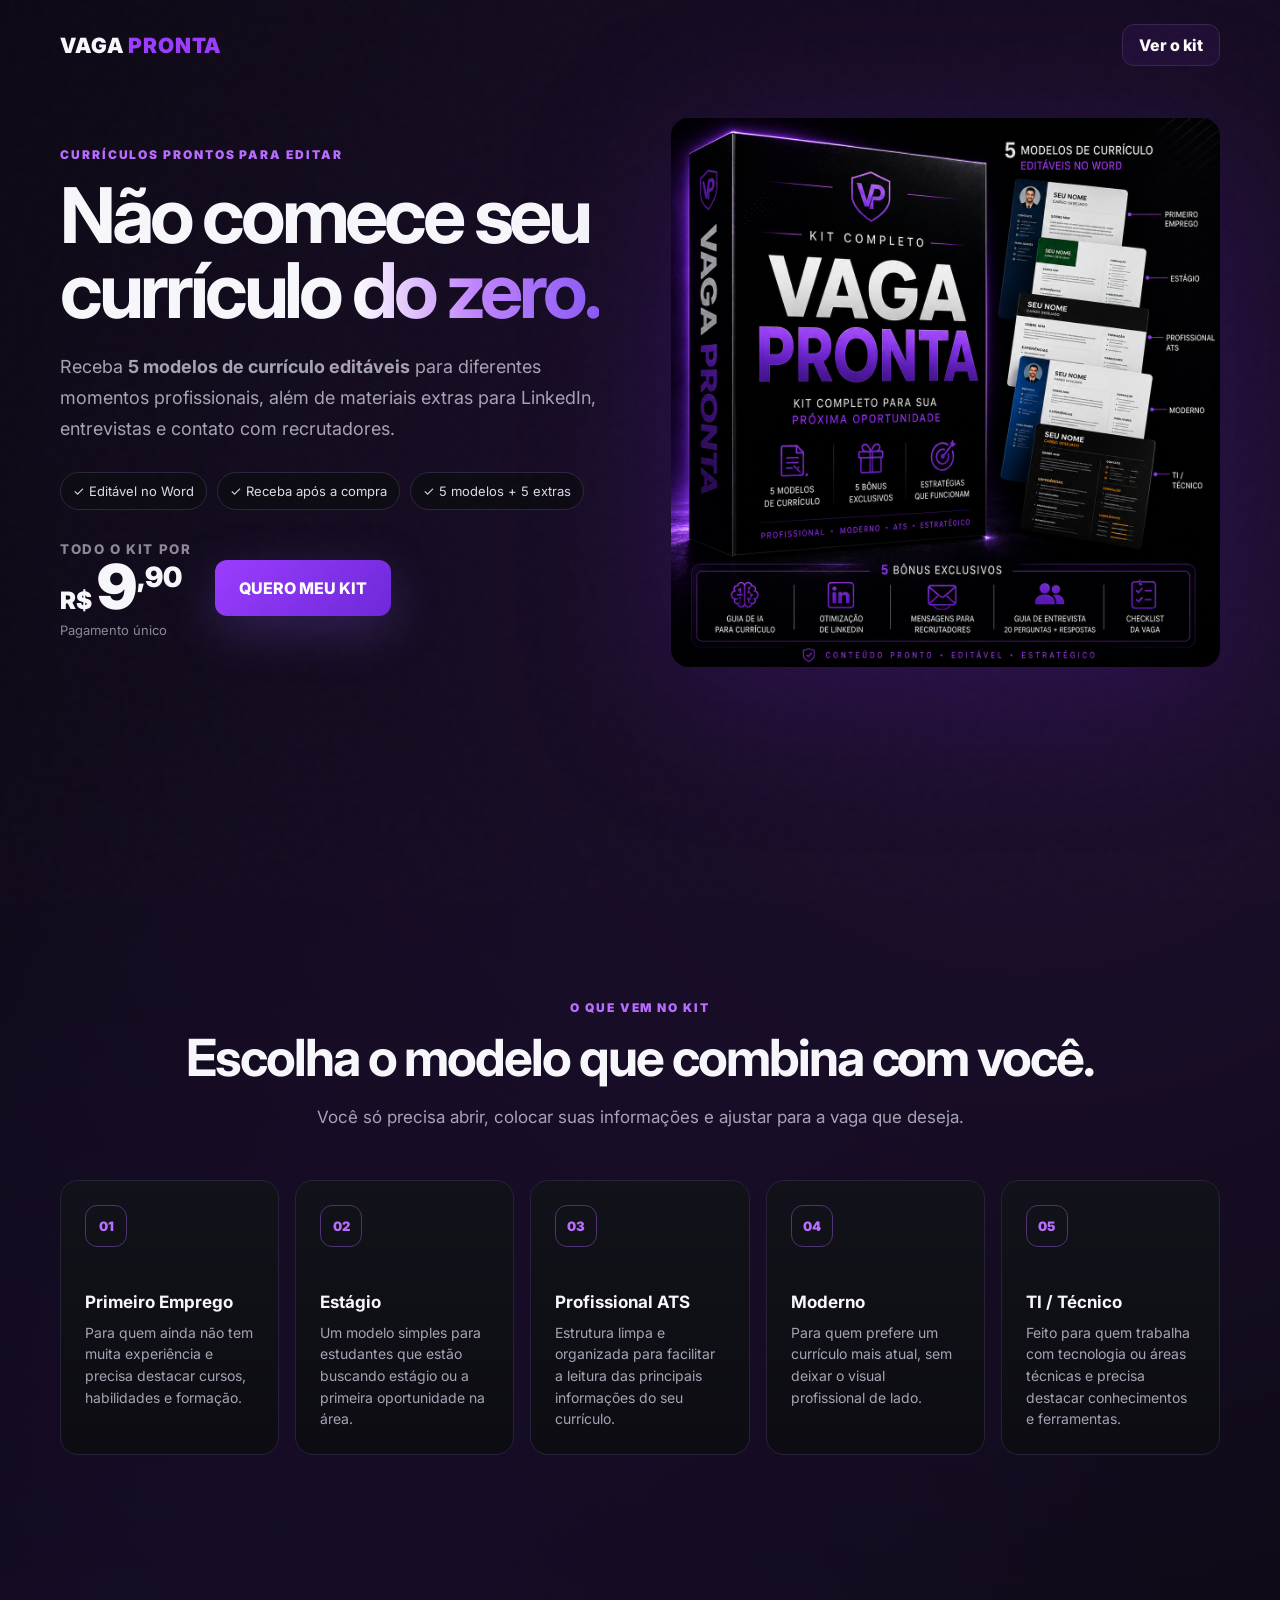
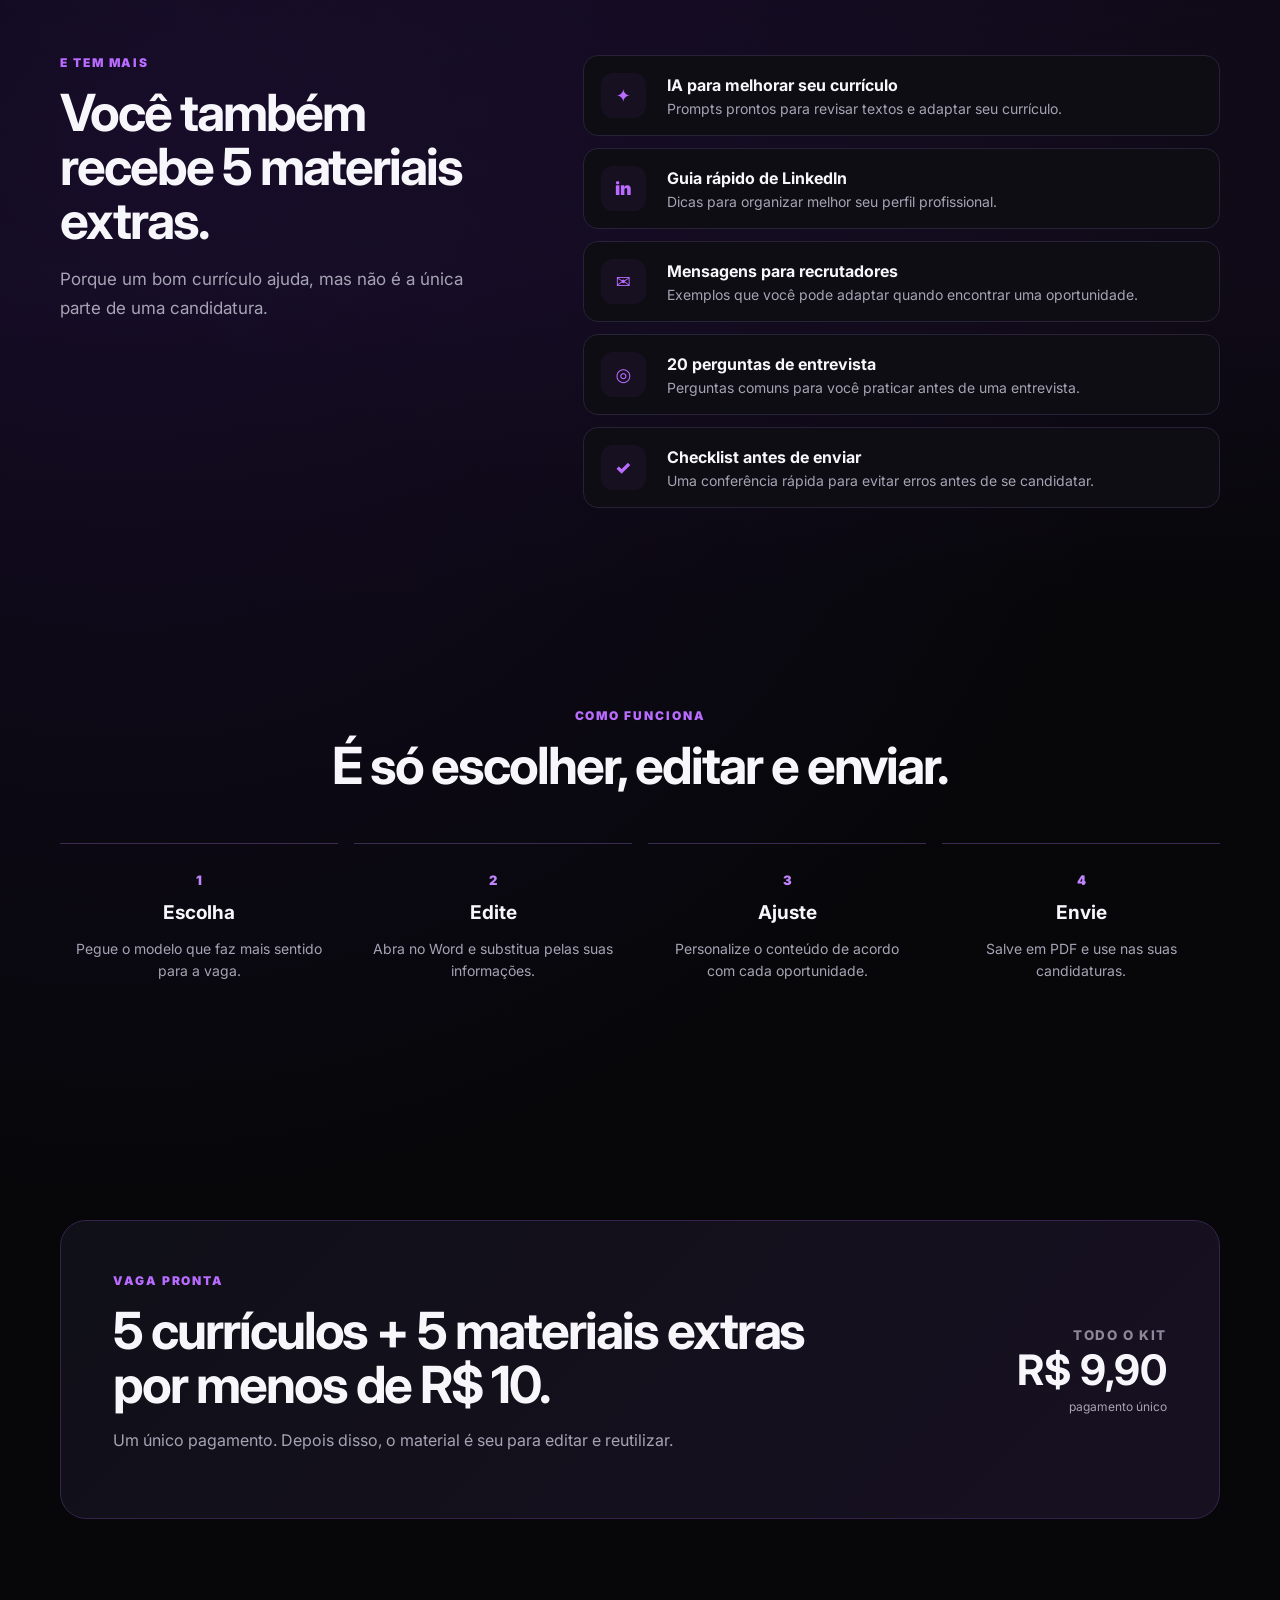
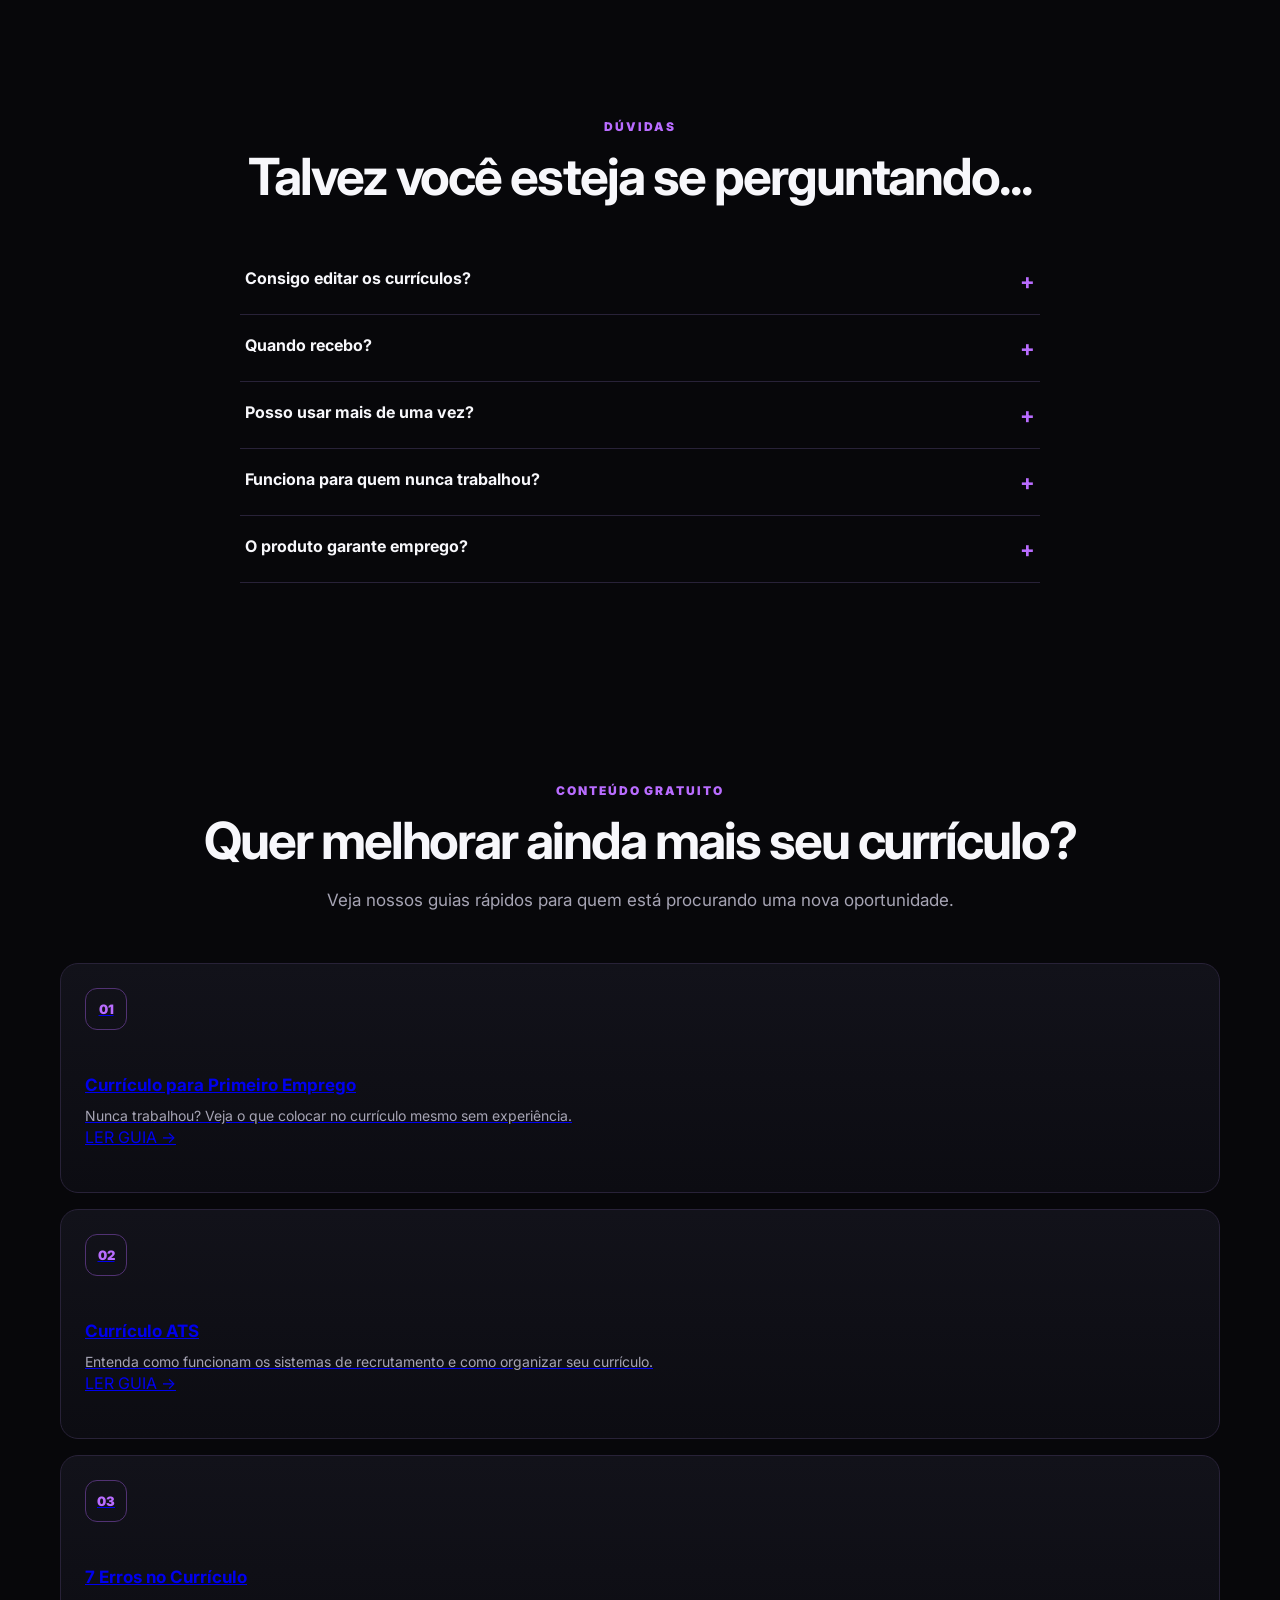
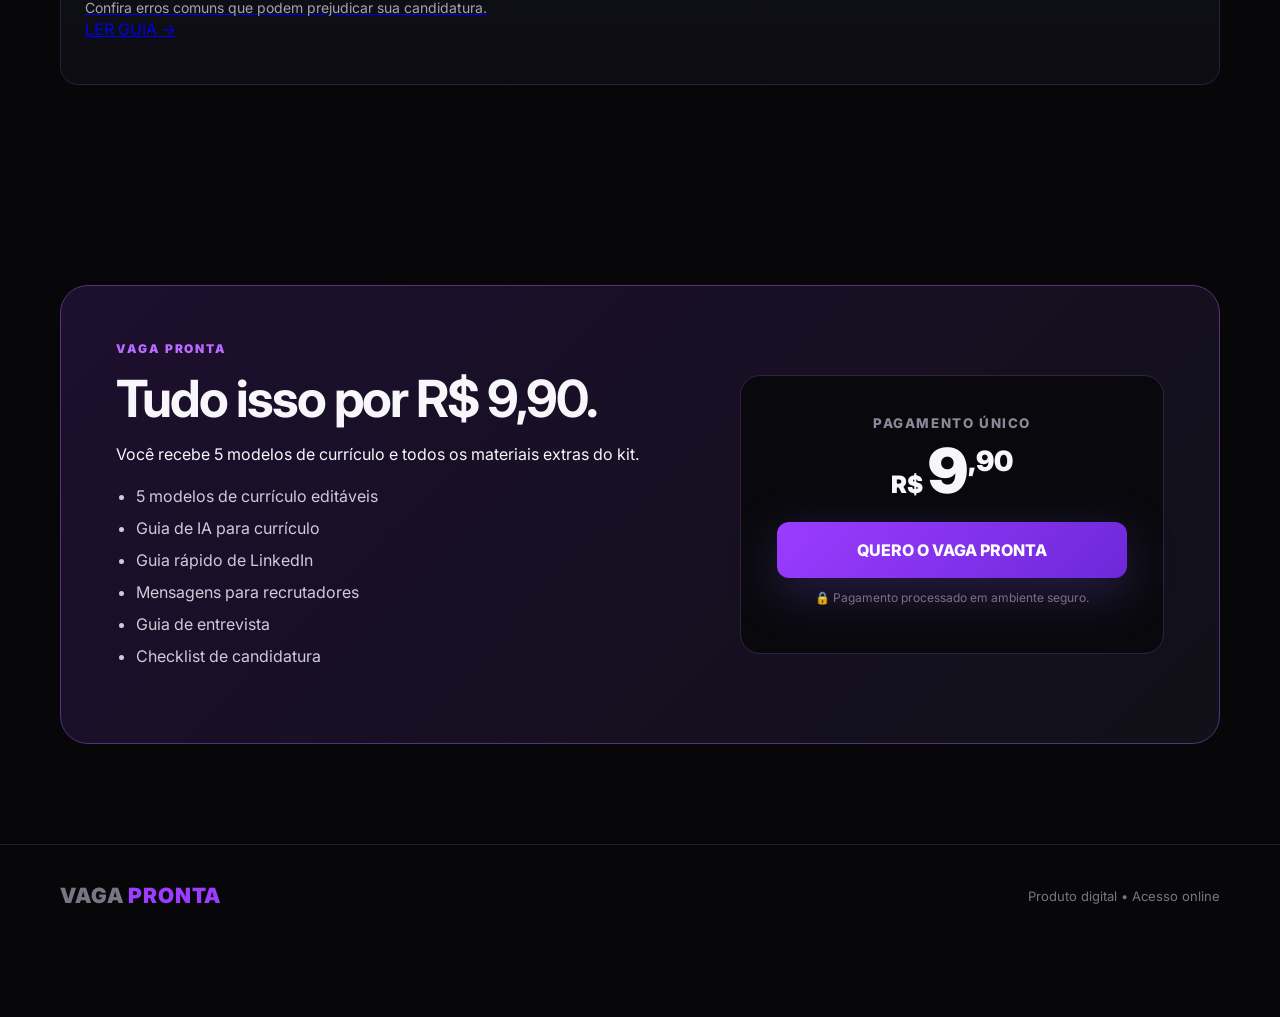
==== commit eb35eb18: "Update index.html" ====
--- a/index.html
+++ b/index.html
@@ -125,57 +125,43 @@
 
           <article class="card">
             <div class="icon">01</div>
-
             <h3>Primeiro Emprego</h3>
-
             <p>
               Para quem ainda não tem muita experiência e precisa destacar
               cursos, habilidades e formação.
             </p>
           </article>
 
-
           <article class="card">
             <div class="icon">02</div>
-
             <h3>Estágio</h3>
-
             <p>
               Um modelo simples para estudantes que estão buscando estágio
               ou a primeira oportunidade na área.
             </p>
           </article>
 
-
           <article class="card">
             <div class="icon">03</div>
-
             <h3>Profissional ATS</h3>
-
             <p>
               Estrutura limpa e organizada para facilitar a leitura das
               principais informações do seu currículo.
             </p>
           </article>
 
-
           <article class="card">
             <div class="icon">04</div>
-
             <h3>Moderno</h3>
-
             <p>
               Para quem prefere um currículo mais atual, sem deixar o
               visual profissional de lado.
             </p>
           </article>
 
-
           <article class="card">
             <div class="icon">05</div>
-
             <h3>TI / Técnico</h3>
-
             <p>
               Feito para quem trabalha com tecnologia ou áreas técnicas
               e precisa destacar conhecimentos e ferramentas.
@@ -217,7 +203,6 @@
 
             <div>
               <strong>IA para melhorar seu currículo</strong>
-
               <p>
                 Prompts prontos para revisar textos e adaptar seu currículo.
               </p>
@@ -230,7 +215,6 @@
 
             <div>
               <strong>Guia rápido de LinkedIn</strong>
-
               <p>
                 Dicas para organizar melhor seu perfil profissional.
               </p>
@@ -243,7 +227,6 @@
 
             <div>
               <strong>Mensagens para recrutadores</strong>
-
               <p>
                 Exemplos que você pode adaptar quando encontrar uma oportunidade.
               </p>
@@ -256,7 +239,6 @@
 
             <div>
               <strong>20 perguntas de entrevista</strong>
-
               <p>
                 Perguntas comuns para você praticar antes de uma entrevista.
               </p>
@@ -269,7 +251,6 @@
 
             <div>
               <strong>Checklist antes de enviar</strong>
-
               <p>
                 Uma conferência rápida para evitar erros antes de se candidatar.
               </p>
@@ -300,9 +281,7 @@
 
           <div class="step">
             <span>1</span>
-
             <h3>Escolha</h3>
-
             <p>
               Pegue o modelo que faz mais sentido para a vaga.
             </p>
@@ -311,9 +290,7 @@
 
           <div class="step">
             <span>2</span>
-
             <h3>Edite</h3>
-
             <p>
               Abra no Word e substitua pelas suas informações.
             </p>
@@ -322,9 +299,7 @@
 
           <div class="step">
             <span>3</span>
-
             <h3>Ajuste</h3>
-
             <p>
               Personalize o conteúdo de acordo com cada oportunidade.
             </p>
@@ -333,9 +308,7 @@
 
           <div class="step">
             <span>4</span>
-
             <h3>Envie</h3>
-
             <p>
               Salve em PDF e use nas suas candidaturas.
             </p>
@@ -374,9 +347,7 @@
         <div class="mini-price">
 
           <small>TODO O KIT</small>
-
           <strong>R$ 9,90</strong>
-
           <span>pagamento único</span>
 
         </div>
@@ -462,6 +433,99 @@
               mas a contratação depende da vaga, da empresa e do processo seletivo.
             </p>
           </details>
+
+        </div>
+
+      </div>
+
+    </section>
+
+
+    <!-- GUIAS GRATUITOS -->
+    <section class="section guides">
+
+      <div class="container center">
+
+        <div class="eyebrow">
+          CONTEÚDO GRATUITO
+        </div>
+
+        <h2>
+          Quer melhorar ainda mais seu currículo?
+        </h2>
+
+        <p class="section-sub">
+          Veja nossos guias rápidos para quem está procurando uma nova oportunidade.
+        </p>
+
+
+        <div class="cards guides-grid">
+
+          <a
+            href="primeiro-emprego/"
+            class="card guide-card"
+          >
+
+            <div class="icon">01</div>
+
+            <h3>
+              Currículo para Primeiro Emprego
+            </h3>
+
+            <p>
+              Nunca trabalhou? Veja o que colocar no currículo mesmo sem experiência.
+            </p>
+
+            <span class="guide-link">
+              LER GUIA →
+            </span>
+
+          </a>
+
+
+          <a
+            href="curriculo-ats/"
+            class="card guide-card"
+          >
+
+            <div class="icon">02</div>
+
+            <h3>
+              Currículo ATS
+            </h3>
+
+            <p>
+              Entenda como funcionam os sistemas de recrutamento
+              e como organizar seu currículo.
+            </p>
+
+            <span class="guide-link">
+              LER GUIA →
+            </span>
+
+          </a>
+
+
+          <a
+            href="erros-no-curriculo/"
+            class="card guide-card"
+          >
+
+            <div class="icon">03</div>
+
+            <h3>
+              7 Erros no Currículo
+            </h3>
+
+            <p>
+              Confira erros comuns que podem prejudicar sua candidatura.
+            </p>
+
+            <span class="guide-link">
+              LER GUIA →
+            </span>
+
+          </a>
 
         </div>
 
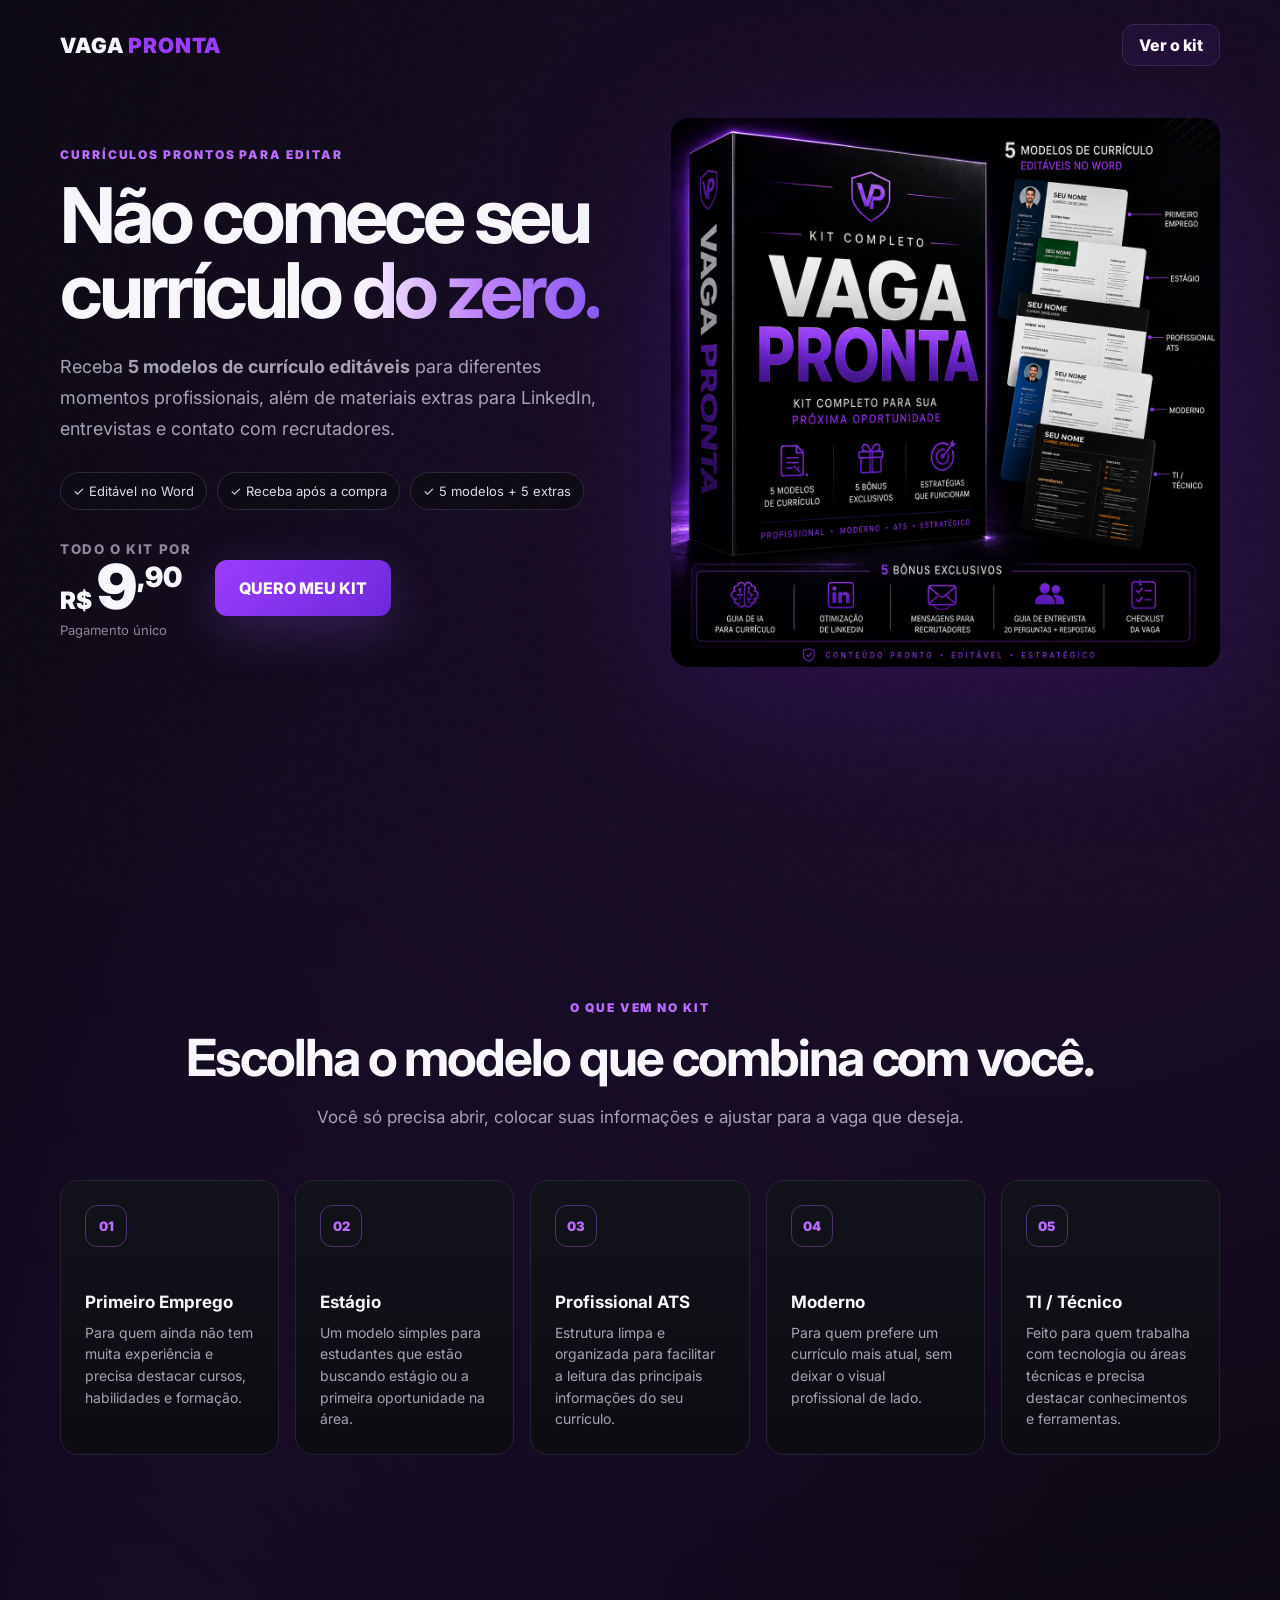
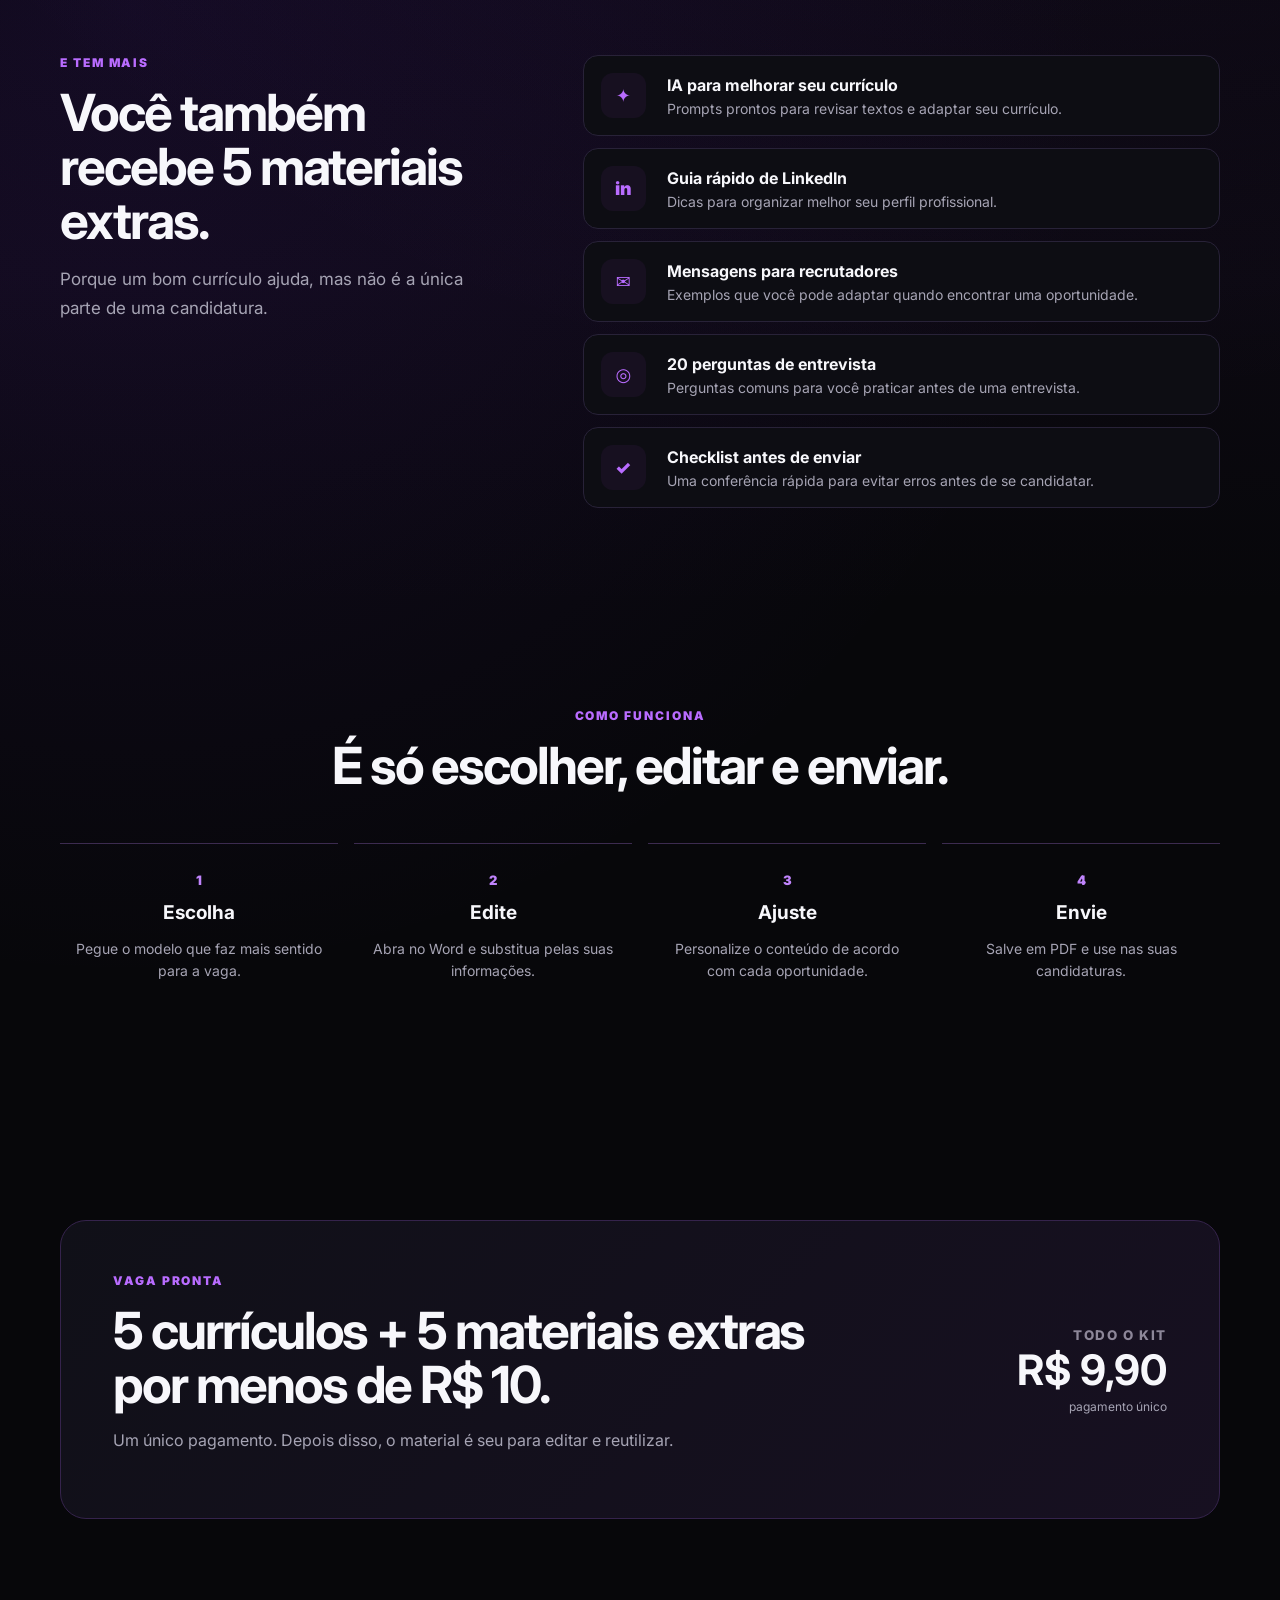
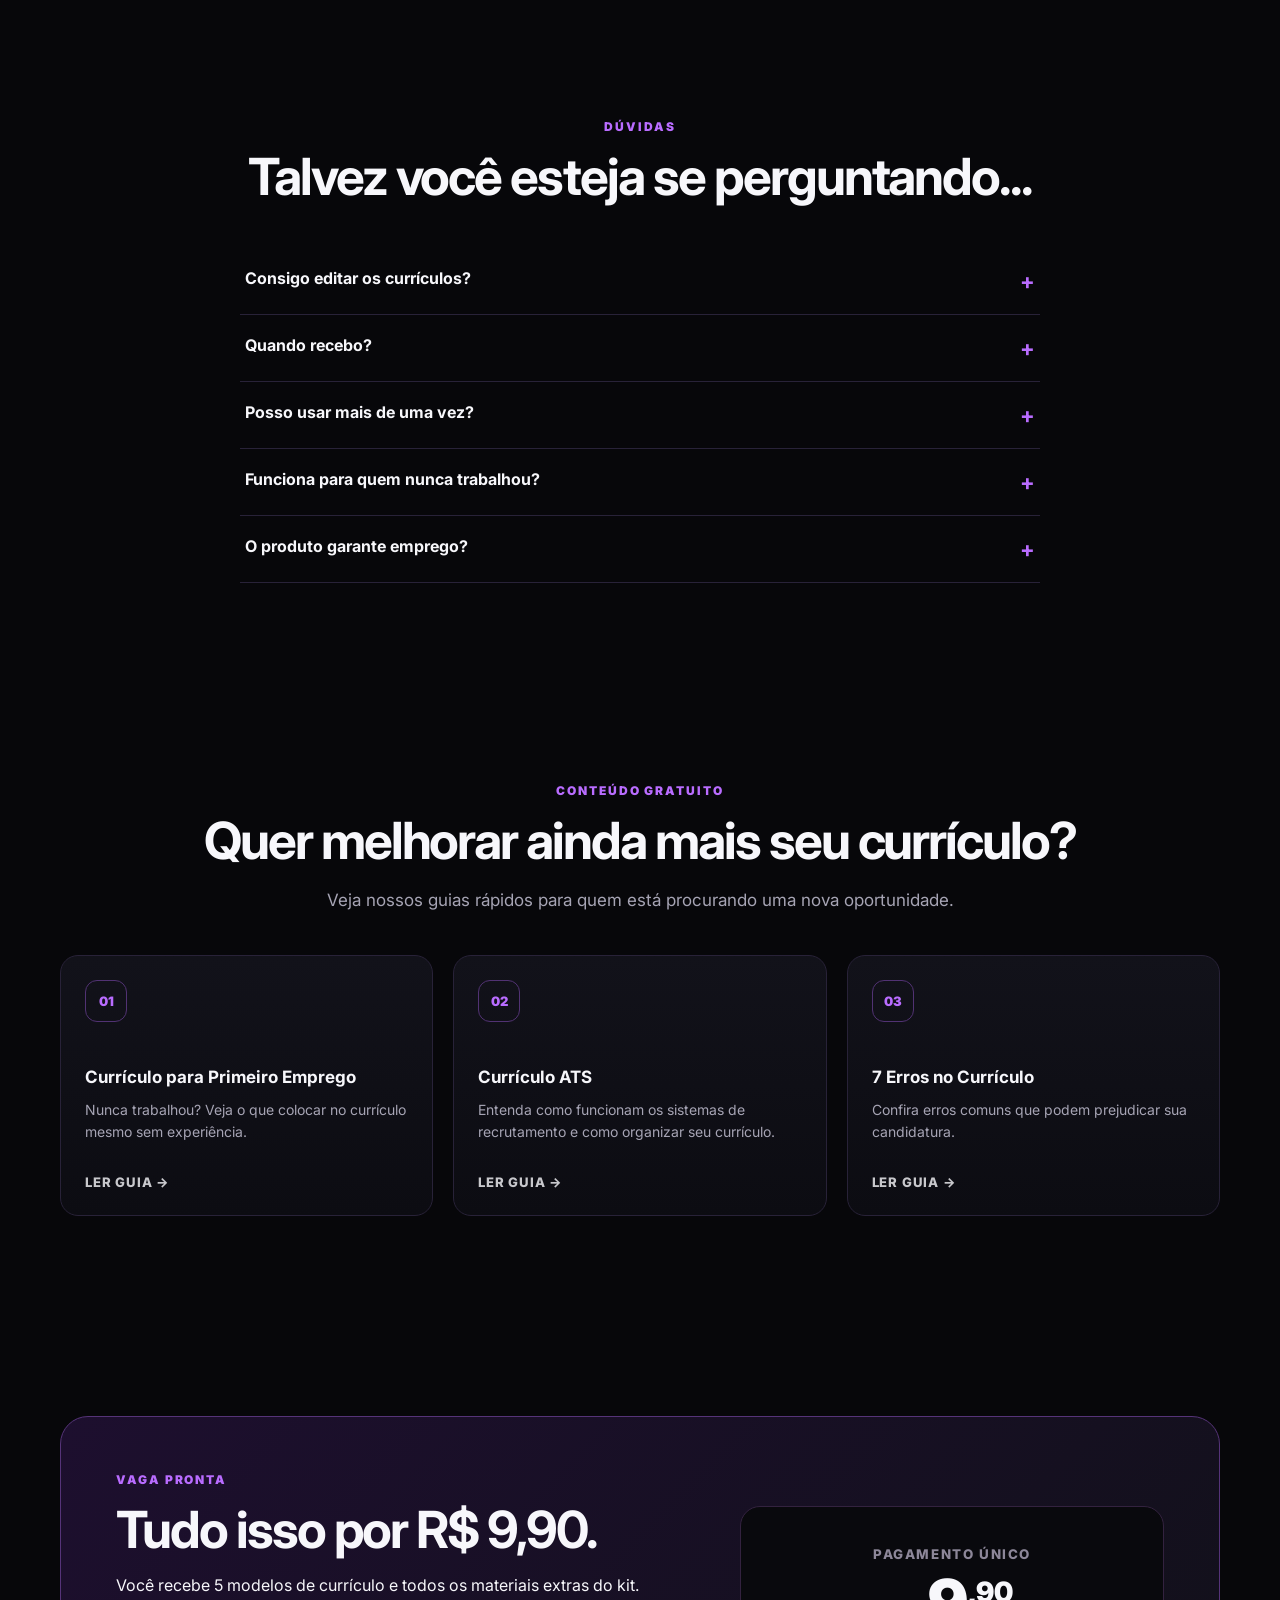
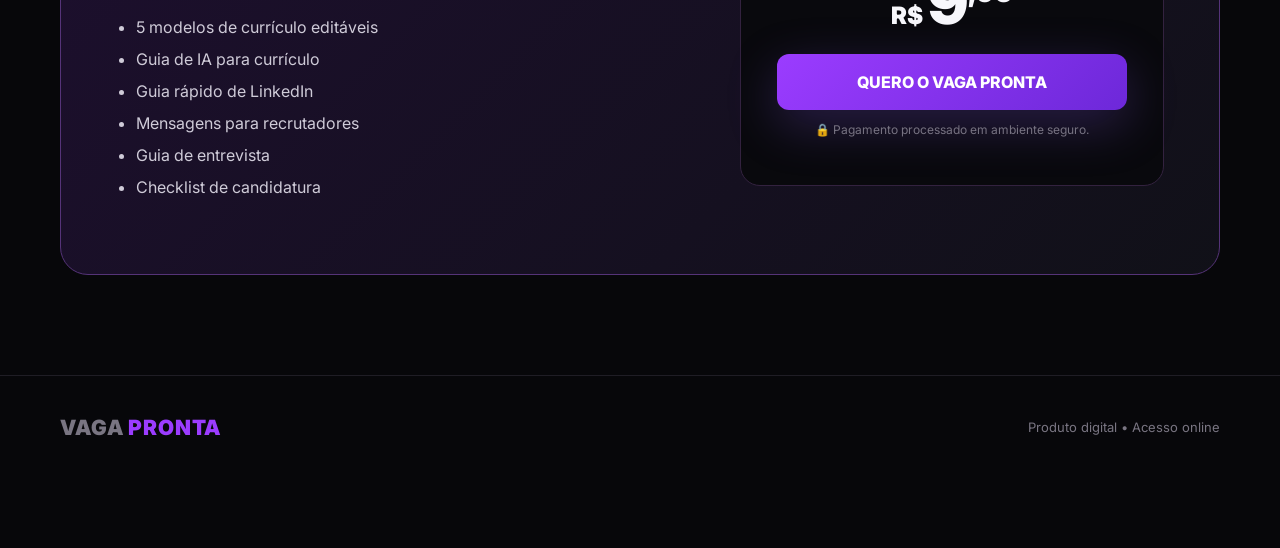
==== commit c074067c: "Update index.html" ====
--- a/index.html
+++ b/index.html
@@ -1,6 +1,15 @@
 <!DOCTYPE html>
 <html lang="pt-BR">
 <head>
+  <!-- Google tag (gtag.js) -->
+<script async src="https://www.googletagmanager.com/gtag/js?id=G-YCX9WD8H9H"></script>
+<script>
+  window.dataLayer = window.dataLayer || [];
+  function gtag(){dataLayer.push(arguments);}
+  gtag('js', new Date());
+
+  gtag('config', 'G-YCX9WD8H9H');
+</script>
   <meta charset="UTF-8" />
   <meta name="viewport" content="width=device-width, initial-scale=1.0" />
 
--- a/style.css
+++ b/style.css
@@ -84,3 +84,62 @@
   .mobile-bar{position:fixed;z-index:50;display:flex;left:10px;right:10px;bottom:10px;background:rgba(10,10,14,.95);backdrop-filter:blur(18px);border:1px solid #3d2852;border-radius:16px;padding:10px;align-items:center;justify-content:space-between;box-shadow:0 20px 60px rgba(0,0,0,.5)}
   .mobile-bar small{display:block;color:#827b8c;font-size:9px}.mobile-bar strong{font-size:21px}.mobile-bar a{background:linear-gradient(135deg,var(--purple),var(--purple2));color:#fff;text-decoration:none;font-weight:900;padding:13px 20px;border-radius:11px;font-size:13px}
 }
+/* =========================
+   GUIAS GRATUITOS
+========================= */
+
+.guides {
+  position: relative;
+}
+
+.guides-grid {
+  display: grid;
+  grid-template-columns: repeat(3, 1fr);
+  gap: 20px;
+  margin-top: 40px;
+}
+
+.guide-card {
+  display: block;
+  text-align: left;
+  text-decoration: none;
+  color: inherit;
+  position: relative;
+  transition:
+    transform 0.25s ease,
+    border-color 0.25s ease,
+    background 0.25s ease;
+}
+
+.guide-card:hover {
+  transform: translateY(-6px);
+  border-color: rgba(255, 255, 255, 0.18);
+  background: rgba(255, 255, 255, 0.07);
+}
+
+.guide-card h3 {
+  margin-bottom: 12px;
+}
+
+.guide-card p {
+  margin-bottom: 24px;
+}
+
+.guide-link {
+  display: inline-block;
+  margin-top: 8px;
+  font-size: 0.82rem;
+  font-weight: 800;
+  letter-spacing: 0.06em;
+  opacity: 0.8;
+}
+
+.guide-card:hover .guide-link {
+  opacity: 1;
+}
+
+@media (max-width: 850px) {
+  .guides-grid {
+    grid-template-columns: 1fr;
+  }
+}
